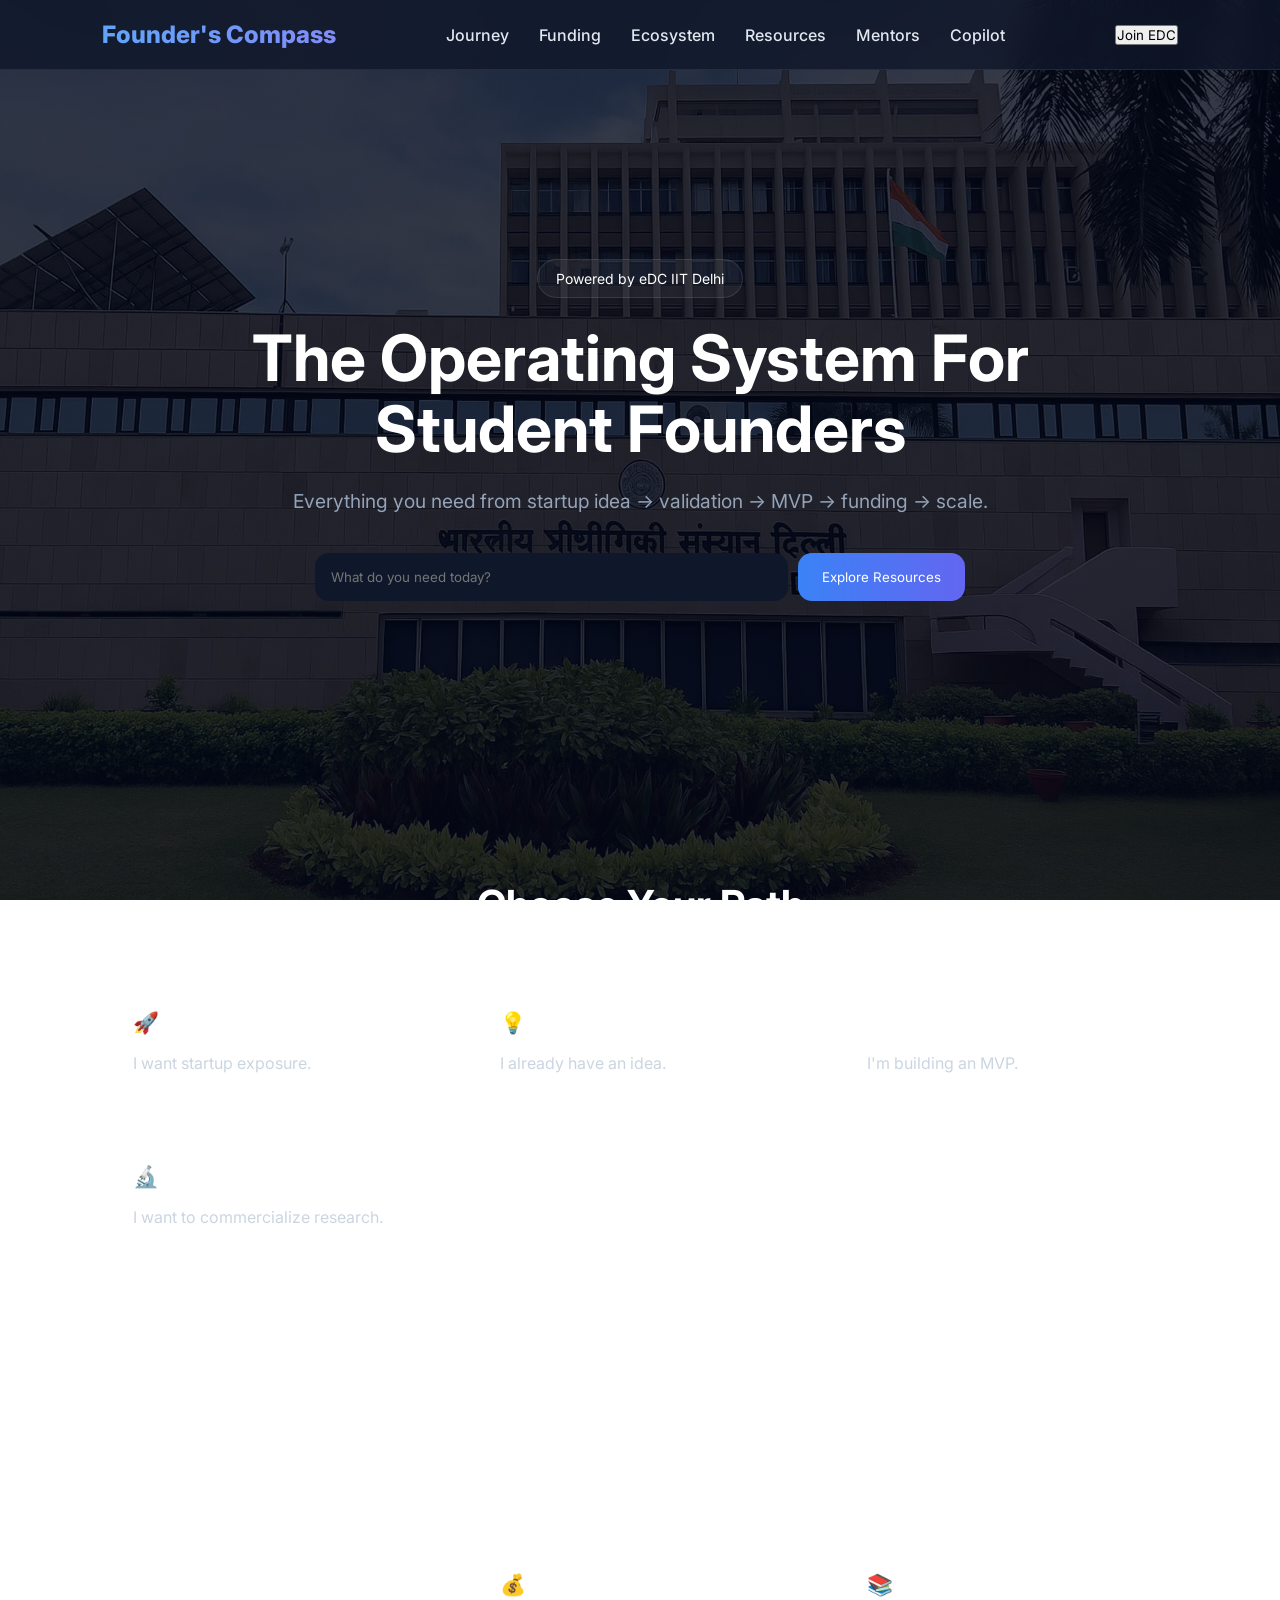
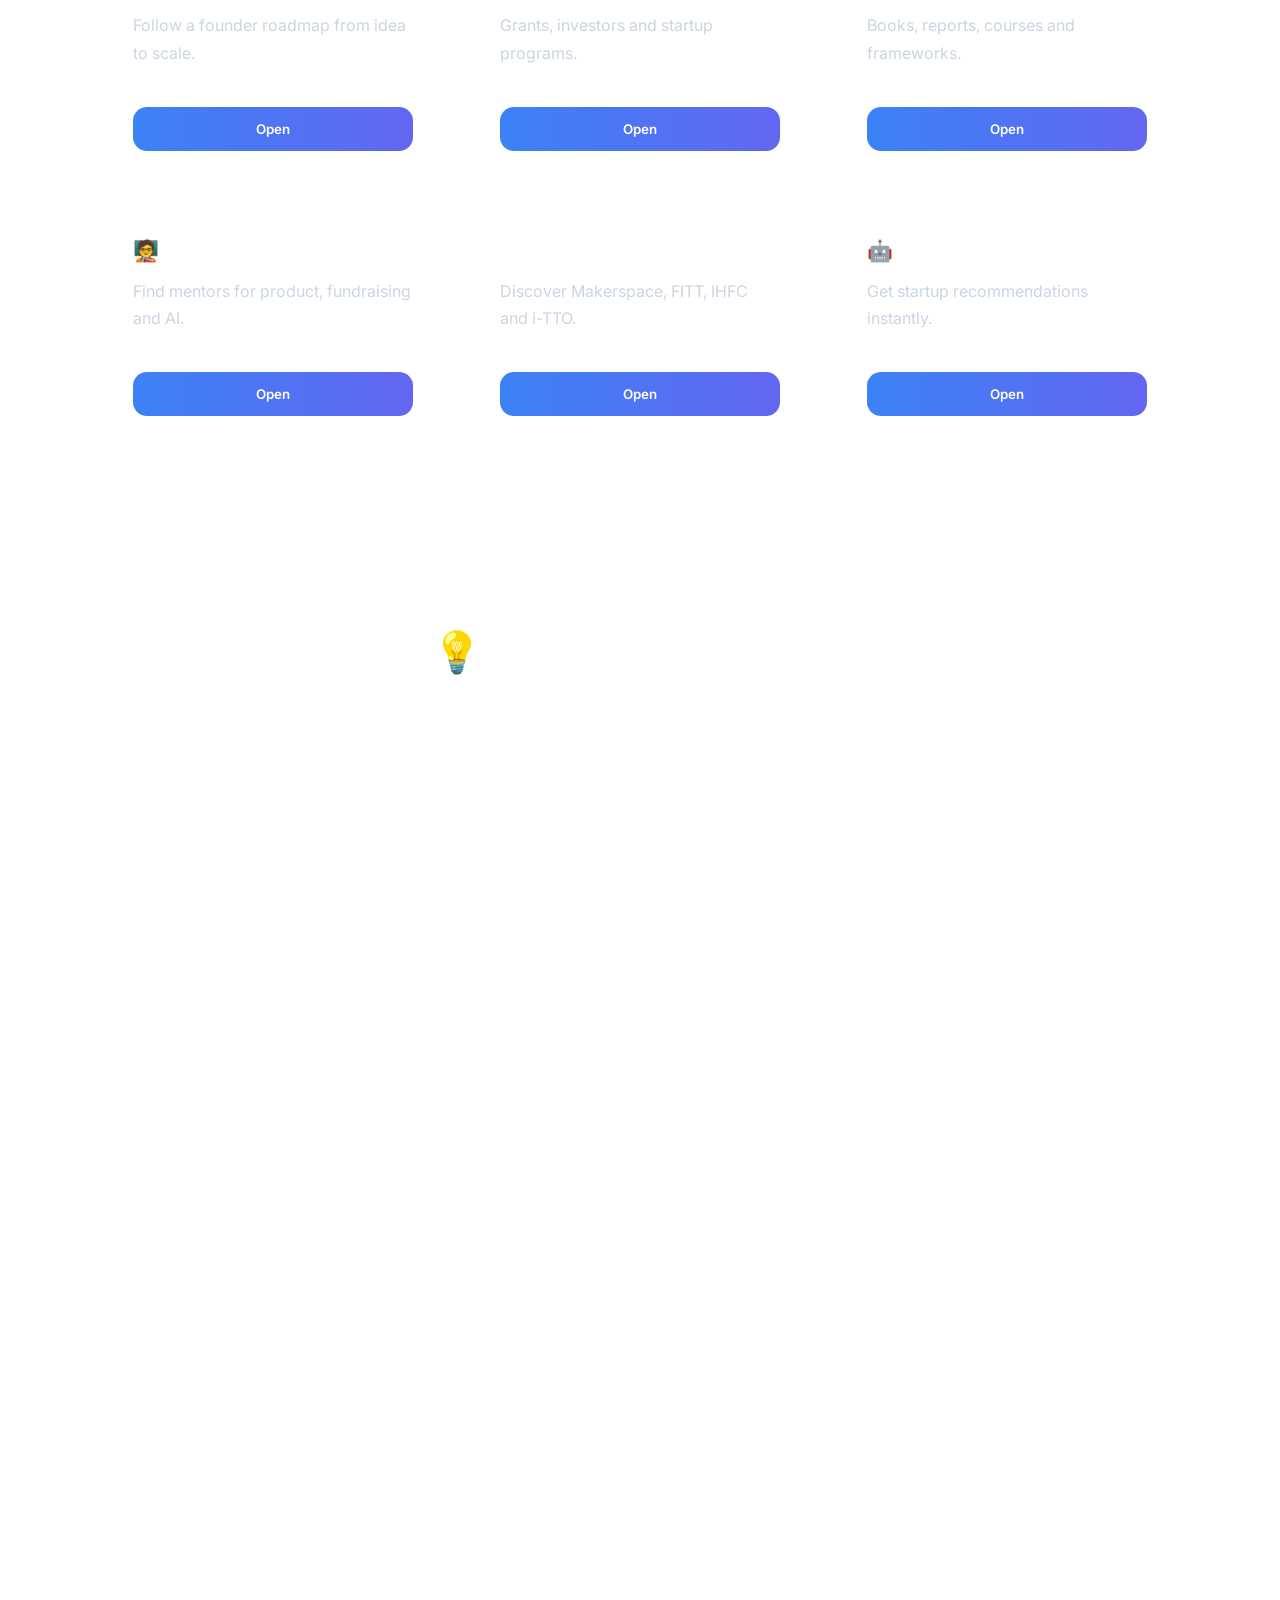
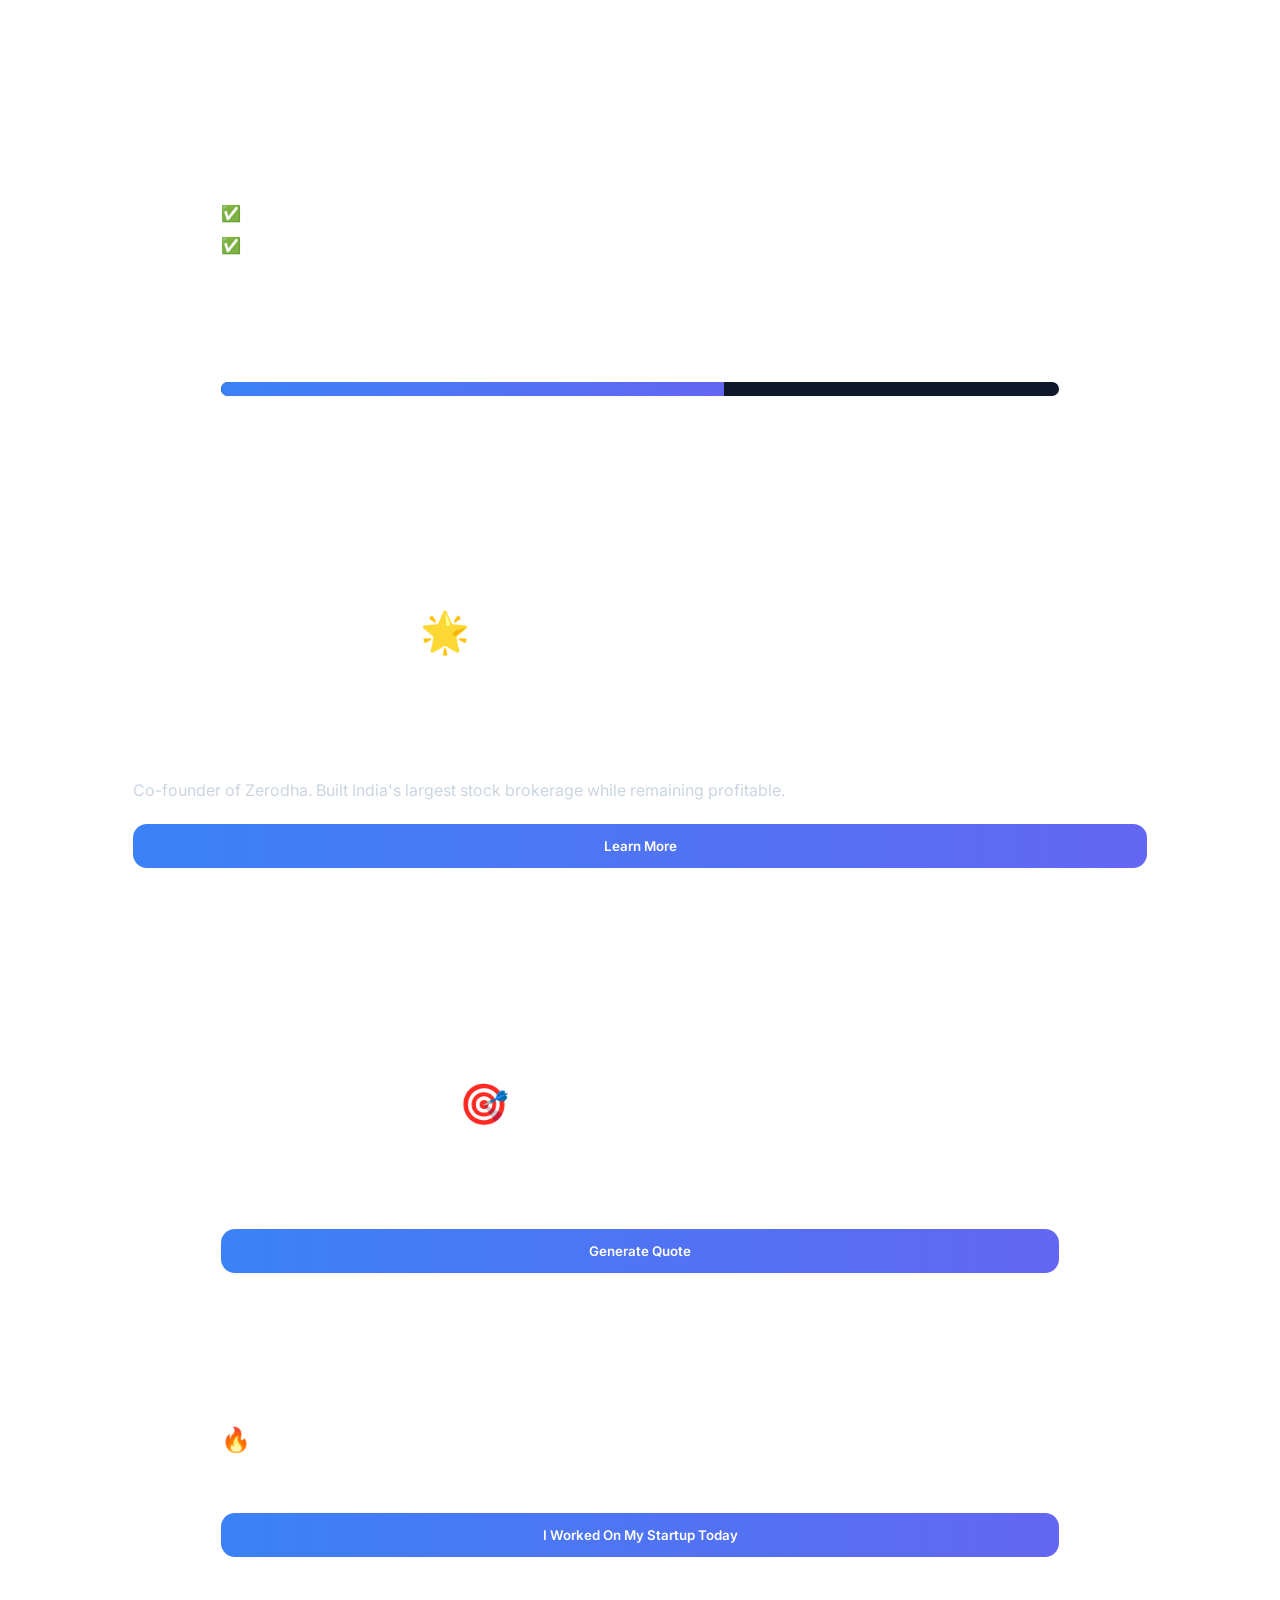
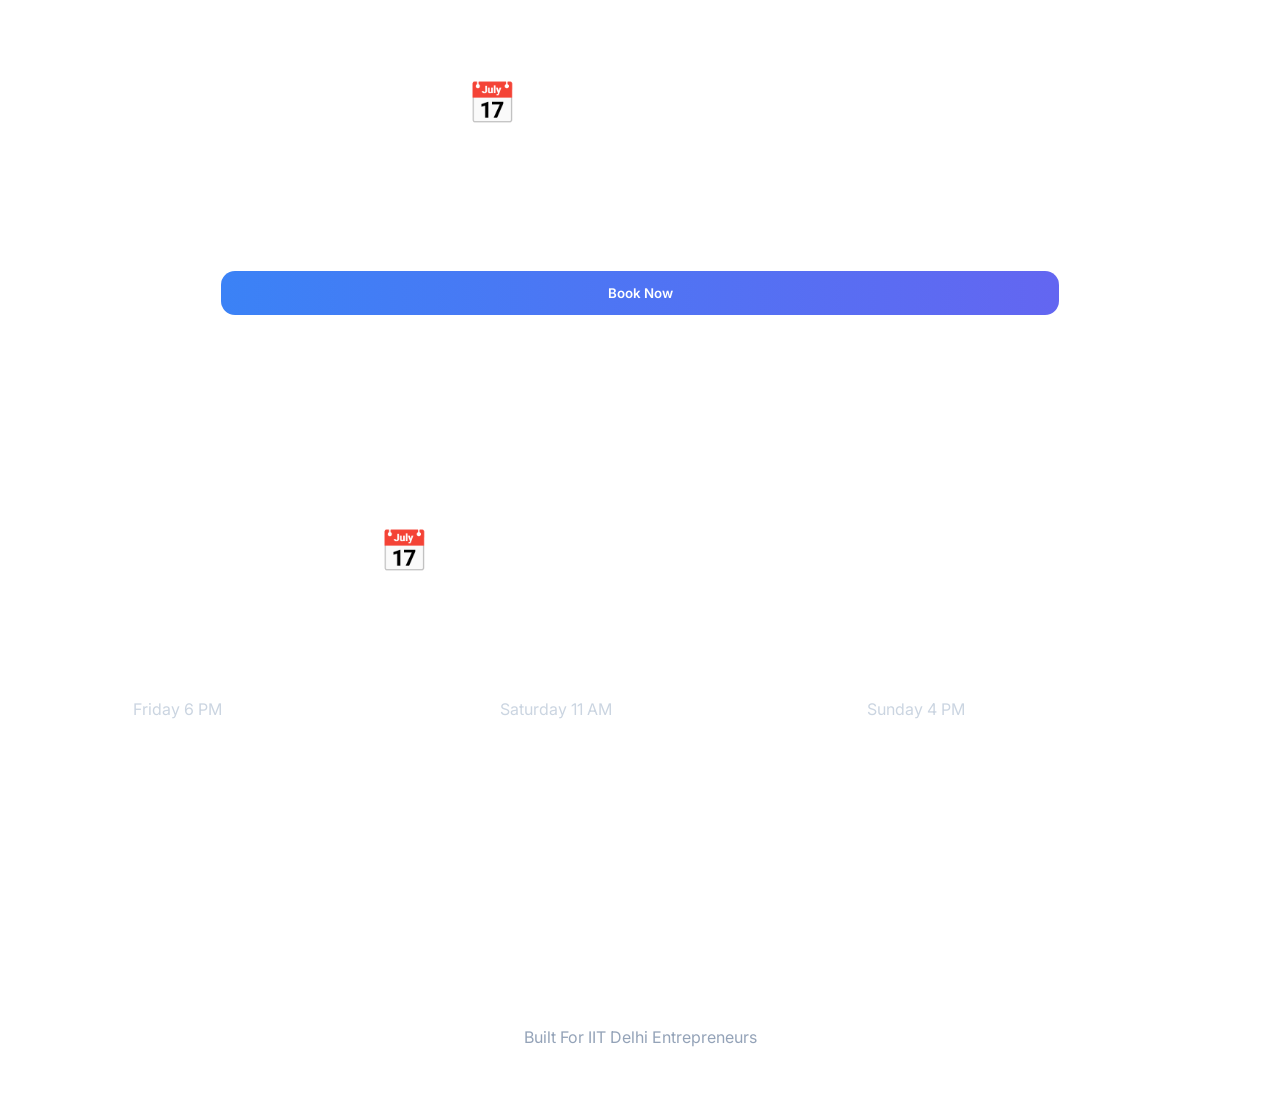
==== index.html @ 49318cf2 "Initial EDC Startup Portal" ====
<!DOCTYPE html>
<html lang="en">

<head>

    <meta charset="UTF-8">
    <meta name="viewport" content="width=device-width, initial-scale=1.0">

    <title>StartupOS | eDC IIT Delhi</title>

    <link rel="stylesheet" href="style.css">

    <link href="https://fonts.googleapis.com/css2?family=Inter:wght@300;400;500;600;700;800&display=swap"
        rel="stylesheet">

</head>

<body class="home-page">

    <!-- NAVBAR -->

    <nav>

        <div class="logo">
            Founder's Compass
        </div>

        <ul>

            <li>
                <a href="journey.html">Journey</a>
            </li>

            <li>
                <a href="funding.html">Funding</a>
            </li>

            <li>
                <a href="ecosystem.html">Ecosystem</a>
            </li>

            <li>
                <a href="resources.html">Resources</a>
            </li>

            <li>
                <a href="mentors.html">Mentors</a>
            </li>

            <li>
                <a href="copilot.html">Copilot</a>
            </li>

        </ul>

        
        <button onclick="window.open('https://www.edciitd.com','_blank')">

            Join EDC

        </button>

    </nav>

    <!-- HERO -->

    <section class="hero">

        <div class="badge">
            Powered by eDC IIT Delhi
        </div>

        <h1>
            The Operating System For Student Founders
        </h1>

        <p>
            Everything you need from startup idea → validation → MVP → funding → scale.
        </p>

        <div class="search-box">

            <input id="searchInput" placeholder="What do you need today?">

            <button onclick="location.href='resources.html'">
                Explore Resources
            </button>

        </div>

    </section>

    <!-- PERSONAS -->

    <section class="section">

        <h2>Choose Your Path</h2>

        <div class="persona-grid">

            <div class="persona-card">

                <h3>🚀 Explorer</h3>

                <p>
                    I want startup exposure.
                </p>

            </div>

            <div class="persona-card">

                <h3>💡 Builder</h3>

                <p>
                    I already have an idea.
                </p>

            </div>

            <div class="persona-card">

                <h3>🛠 Founder</h3>

                <p>
                    I'm building an MVP.
                </p>

            </div>

            <div class="persona-card">

                <h3>🔬 Researcher</h3>

                <p>
                    I want to commercialize research.
                </p>

            </div>

        </div>

    </section>

    <!-- QUICK ACCESS -->

    <section class="section">

        <h2>Quick Access</h2>

        <div class="journey-grid">

            <div class="card">

                <h3>🛣 Startup Journey</h3>

                <p>
                    Follow a founder roadmap from idea to scale.
                </p>

                <br>

                <button onclick="location.href='journey.html'">
                    Open
                </button>

            </div>

            <div class="card">

                <h3>💰 Funding Database</h3>

                <p>
                    Grants, investors and startup programs.
                </p>

                <br>

                <button onclick="location.href='funding.html'">
                    Open
                </button>

            </div>

            <div class="card">

                <h3>📚 Founder Resources</h3>

                <p>
                    Books, reports, courses and frameworks.
                </p>

                <br>

                <button onclick="location.href='resources.html'">
                    Open
                </button>

            </div>

            <div class="card">

                <h3>🧑‍🏫 Mentor Marketplace</h3>

                <p>
                    Find mentors for product, fundraising and AI.
                </p>

                <br>

                <button onclick="location.href='mentors.html'">
                    Open
                </button>

            </div>

            <div class="card">

                <h3>🏛 IITD Ecosystem</h3>

                <p>
                    Discover Makerspace, FITT, IHFC and i-TTO.
                </p>

                <br>

                <button onclick="location.href='ecosystem.html'">
                    Open
                </button>

            </div>

            <div class="card">

                <h3>🤖 Startup Copilot</h3>

                <p>
                    Get startup recommendations instantly.
                </p>

                <br>

                <button onclick="location.href='copilot.html'">
                    Open
                </button>

            </div>

        </div>

    </section>

    <!-- DASHBOARD PREVIEW -->
    <section class="section">

<h2>💡 Founder Inspiration</h2>

<div class="dashboard">

<h3 id="factTitle">
Today's Founder Fact
</h3>

<p id="founderFact">

Loading...

</p>

</div>

</section>
    <section class="section">
        <section class="section">
            

            <h2>This Week At EDC</h2>

            <div class="dashboard">

            <div class="stat-card">

            <h3>142</h3>

            <p>Active Founders</p>

            </div>

            <div class="stat-card">

            <h3>28</h3>

            <p>MVPs Built</p>

            </div>

            <div class="stat-card">

            <h3>12</h3>

            <p>Funding Applications</p>

            </div>

            <div class="stat-card">

            <h3>63</h3>

            <p>Mentor Sessions</p>

            </div>

            </div>

            </section>

        <h2>Founder Dashboard Preview</h2>

        <div class="dashboard">

            <h3>
                Current Stage: Validation
            </h3>

            <ul>

                <li>✅ Problem Statement</li>

                <li>✅ Customer Interviews</li>

                <li>⬜ Build MVP</li>

                <li>⬜ Meet Mentor</li>

                <li>⬜ Apply For Grant</li>

            </ul>

            <div class="progress">

                <div class="fill"></div>

            </div>

        </div>

    </section>
    <section class="section">

<h2>🌟 Founder of the Week</h2>

<div class="card">

<h3>Nikhil Kamath</h3>

<p>
Co-founder of Zerodha.
Built India's largest stock brokerage while remaining profitable.
</p>

<button onclick="window.open('https://zerodha.com','_blank')">

Learn More

</button>

</div>

</section>
<section class="section">

<h2>🎯 Startup Wisdom</h2>

<div class="dashboard">

<p id="quoteBox">

Click below for motivation.

</p>

<button id="quoteBtn">

Generate Quote

</button>

</div>

</section>
<div class="dashboard">

<h2>🔥 Founder Streak</h2>

<h1 id="streak">

1 Day

</h1>

<p>
Keep building every day.
</p>

<button id="streakBtn">

I Worked On My Startup Today

</button>

</div>
<section class="section">

<h2>📅 Book A Session</h2>

<div class="dashboard">

<h3>30 Minute Founder Consultation</h3>

<p>
Discuss your startup with an experienced mentor.
</p>

<button
onclick="window.open('https://calendly.com','_blank')">

Book Now

</button>

</div>

</section>
<section class="section">

<h2>📅 This Week's Office Hours</h2>

<div class="journey-grid">

<div class="card">

<h3>Product Strategy</h3>

<p>
Friday 6 PM
</p>

</div>

<div class="card">

<h3>Fundraising AMA</h3>

<p>
Saturday 11 AM
</p>

</div>

<div class="card">

<h3>Startup Clinics</h3>

<p>
Sunday 4 PM
</p>

</div>

</div>

</section>

    <!-- FOOTER -->

    <footer>

        <h3>
            StartupOS
        </h3>

        <p>
            Built For IIT Delhi Entrepreneurs
        </p>

    </footer>

    <script src="script.js"></script>

</body>

</html>
---- style.css ----
*{
margin:0;
padding:0;
box-sizing:border-box;
font-family:'Inter',sans-serif;
}

html{
scroll-behavior:smooth;
}

body{
    

background:
radial-gradient(circle at top left,#1e293b 0%,#020617 40%),
#020617;

color:white;

min-height:100vh;

overflow-x:hidden;
}

/* NAVBAR */

nav{

position:sticky;
top:0;

display:flex;
justify-content:space-between;
align-items:center;

padding:20px 8%;

background:rgba(15,23,42,0.8);

backdrop-filter:blur(12px);

border-bottom:1px solid rgba(255,255,255,0.08);

z-index:1000;
}

.logo{

font-size:1.5rem;
font-weight:800;

background:linear-gradient(
90deg,
#60a5fa,
#818cf8
);

-webkit-background-clip:text;
-webkit-text-fill-color:transparent;
}

nav ul{

display:flex;
gap:30px;
list-style:none;
}

nav a{

text-decoration:none;
color:#e2e8f0;

font-weight:500;

transition:0.3s;
}

nav a:hover{

color:#60a5fa;
}

.nav-btn{

padding:12px 20px;

border:none;
border-radius:12px;

background:linear-gradient(
90deg,
#3b82f6,
#6366f1
);

color:white;

cursor:pointer;

font-weight:600;
}

/* HERO */

.hero{

min-height:80vh;

display:flex;
flex-direction:column;

justify-content:center;
align-items:center;

text-align:center;

padding:100px 20px;
}

.badge{

padding:10px 18px;

border:1px solid rgba(255,255,255,0.1);

background:rgba(255,255,255,0.05);

border-radius:999px;

margin-bottom:25px;

font-size:14px;
}

.hero h1{

font-size:4rem;

max-width:900px;

line-height:1.1;

margin-bottom:25px;
}

.hero p{

font-size:1.2rem;

max-width:700px;

color:#94a3b8;

margin-bottom:40px;
}

.search-box{

display:flex;
gap:10px;

width:100%;
max-width:650px;
}

.search-box input{

flex:1;

padding:16px;

border:none;

border-radius:14px;

background:#0f172a;

color:white;

outline:none;
}

.search-box button{

padding:16px 24px;

border:none;

border-radius:14px;

background:linear-gradient(
90deg,
#3b82f6,
#6366f1
);

color:white;

cursor:pointer;
}

/* SECTIONS */

.section{

padding:90px 8%;
}

.section h1,
.section h2{

text-align:center;

font-size:2.5rem;

margin-bottom:50px;
}

.subtitle{

max-width:800px;

margin:0 auto 50px;

text-align:center;

color:#94a3b8;

font-size:1.1rem;
}

/* UNIVERSAL GRID */

.journey-grid,
.opportunity-grid,
.persona-grid,
.ecosystem-grid{

display:grid;

grid-template-columns:
repeat(auto-fit,minmax(280px,1fr));

gap:25px;
}

/* GLASS CARDS */

.card,
.opportunity-card,
.persona-card,
.ecosystem-card,
.dashboard{

background:rgba(255,255,255,0.05);

border:1px solid rgba(255,255,255,0.08);

backdrop-filter:blur(16px);

border-radius:24px;

padding:30px;

transition:0.35s ease;
}

.card:hover,
.opportunity-card:hover,
.persona-card:hover,
.ecosystem-card:hover{

transform:translateY(-8px);

border-color:#3b82f6;

box-shadow:
0 10px 40px rgba(59,130,246,0.2);
}

/* CARD CONTENT */

.card h3,
.opportunity-card h3,
.persona-card h3,
.ecosystem-card h3{

margin-bottom:15px;

font-size:1.3rem;
}

.card p,
.opportunity-card p,
.persona-card p,
.ecosystem-card p{

line-height:1.7;

color:#cbd5e1;
}

.card ul{

margin-top:15px;
margin-left:20px;

line-height:1.8;

color:#cbd5e1;
}

/* BUTTONS */

button{

transition:0.3s ease;
}

.card button,
.opportunity-card button{

width:100%;

margin-top:20px;

padding:14px;

border:none;

border-radius:14px;

background:linear-gradient(
90deg,
#3b82f6,
#6366f1
);

color:white;

font-weight:600;

cursor:pointer;
}

.card button:hover,
.opportunity-card button:hover{

transform:translateY(-2px);

box-shadow:
0 8px 20px rgba(59,130,246,0.3);
}

/* DASHBOARD */

.dashboard{

max-width:900px;

margin:auto;
}

.dashboard h3{

margin-bottom:20px;
}

.dashboard ul{

list-style:none;
line-height:2;
}

.progress{

height:14px;

background:#0f172a;

border-radius:999px;

overflow:hidden;

margin-top:25px;
}

.fill{

width:60%;

height:100%;

background:linear-gradient(
90deg,
#3b82f6,
#6366f1
);
}

/* FOOTER */

footer{

padding:60px 8%;

text-align:center;

border-top:1px solid rgba(255,255,255,0.08);

margin-top:80px;
}

footer h3{

font-size:1.6rem;

margin-bottom:10px;
}

footer p{

color:#94a3b8;
}

/* RESPONSIVE */

@media(max-width:900px){

.hero h1{
font-size:2.7rem;
}

nav{

flex-direction:column;
gap:20px;
}

nav ul{

flex-wrap:wrap;
justify-content:center;
}

.search-box{

flex-direction:column;
}

}
.ecosystem-page{
background:
radial-gradient(circle at top,#064e3b,#020617);
}

.resource-page{
background:
radial-gradient(circle at top,#172554,#020617);
}

.copilot-page{
background:
radial-gradient(circle at top,#581c87,#020617);
}

.journey-page{
background:
radial-gradient(circle at top,#0f766e,#020617);
}

textarea{
font-size:1rem;
resize:none;
}

.dashboard button{
width:100%;
padding:14px;
border:none;
border-radius:14px;
background:linear-gradient(
90deg,
#3b82f6,
#6366f1
);
color:white;
cursor:pointer;
font-weight:600;
}
/* =========================
PAGE-SPECIFIC THEMES
========================= */

.ecosystem-page{
background:
radial-gradient(
circle at top,
#064e3b 0%,
#020617 70%
);
}

.resource-page{
background:
radial-gradient(
circle at top,
#172554 0%,
#020617 70%
);
}

.copilot-page{
background:
radial-gradient(
circle at top,
#581c87 0%,
#020617 70%
);
}

.journey-page{
background:
radial-gradient(
circle at top,
#0f766e 0%,
#020617 70%
);
}

/* =========================
FUN HERO SECTIONS
========================= */

.page-hero{

padding:100px 20px;

text-align:center;

position:relative;

overflow:hidden;
}

.page-hero h1{

font-size:4rem;

margin-bottom:20px;

background:
linear-gradient(
90deg,
#60a5fa,
#818cf8,
#a855f7
);

background-clip:text;
-webkit-background-clip:text;

color:transparent;
-webkit-text-fill-color:transparent;
}

.page-hero p{

max-width:700px;

margin:auto;

color:#cbd5e1;

font-size:1.15rem;
}

/* =========================
GLOWING ORBS
========================= */

.floating-orb{

position:absolute;

border-radius:50%;

filter:blur(100px);

opacity:0.3;
}

.orb1{

width:250px;
height:250px;

background:#3b82f6;

top:-50px;
left:10%;
}

.orb2{

width:300px;
height:300px;

background:#8b5cf6;

top:50px;
right:10%;
}

/* =========================
BETTER CARDS
========================= */

.card:hover,
.opportunity-card:hover,
.ecosystem-card:hover{

transform:
translateY(-12px)
scale(1.03);

border-color:#60a5fa;

box-shadow:
0 25px 50px rgba(
59,
130,
246,
0.25
);
}

/* =========================
TEXTAREA
========================= */

textarea{

width:100%;

padding:20px;

background:#0f172a;

color:white;

border:none;

border-radius:16px;

font-size:1rem;

resize:none;
}
/* PAGE BACKGROUNDS CONTROLLED BY SLIDESHOW */

.ecosystem-page,
.resource-page,
.copilot-page,
.journey-page{

background:#020617;
}
/* PAGE BACKGROUNDS */

.ecosystem-page{

background:
linear-gradient(
rgba(2,6,23,0.88),
rgba(2,6,23,0.88)
),
url("images/ecosystem.jpg");

background-size:cover;
background-position:center;
background-attachment:fixed;
}

.resource-page{

background:
linear-gradient(
rgba(2,6,23,0.88),
rgba(2,6,23,0.88)
),
url("images/books.jpg");

background-size:cover;
background-position:center;
background-attachment:fixed;
}

.copilot-page{

background:
linear-gradient(
rgba(2,6,23,0.88),
rgba(2,6,23,0.88)
),
url("images/ai.jpg");

background-size:cover;
background-position:center;
background-attachment:fixed;
}

.journey-page{

background:
linear-gradient(
rgba(2,6,23,0.88),
rgba(2,6,23,0.88)
),
url("images/rocket.jpg");

background-size:cover;
background-position:center;
background-attachment:fixed;
}
/* HOMEPAGE BACKGROUND */

.home-page{

background:
linear-gradient(
rgba(2,6,23,0.78),
rgba(2,6,23,0.82)
),
url("images/home.jpg");

background-size:cover;
background-position:center;
background-attachment:fixed;
}
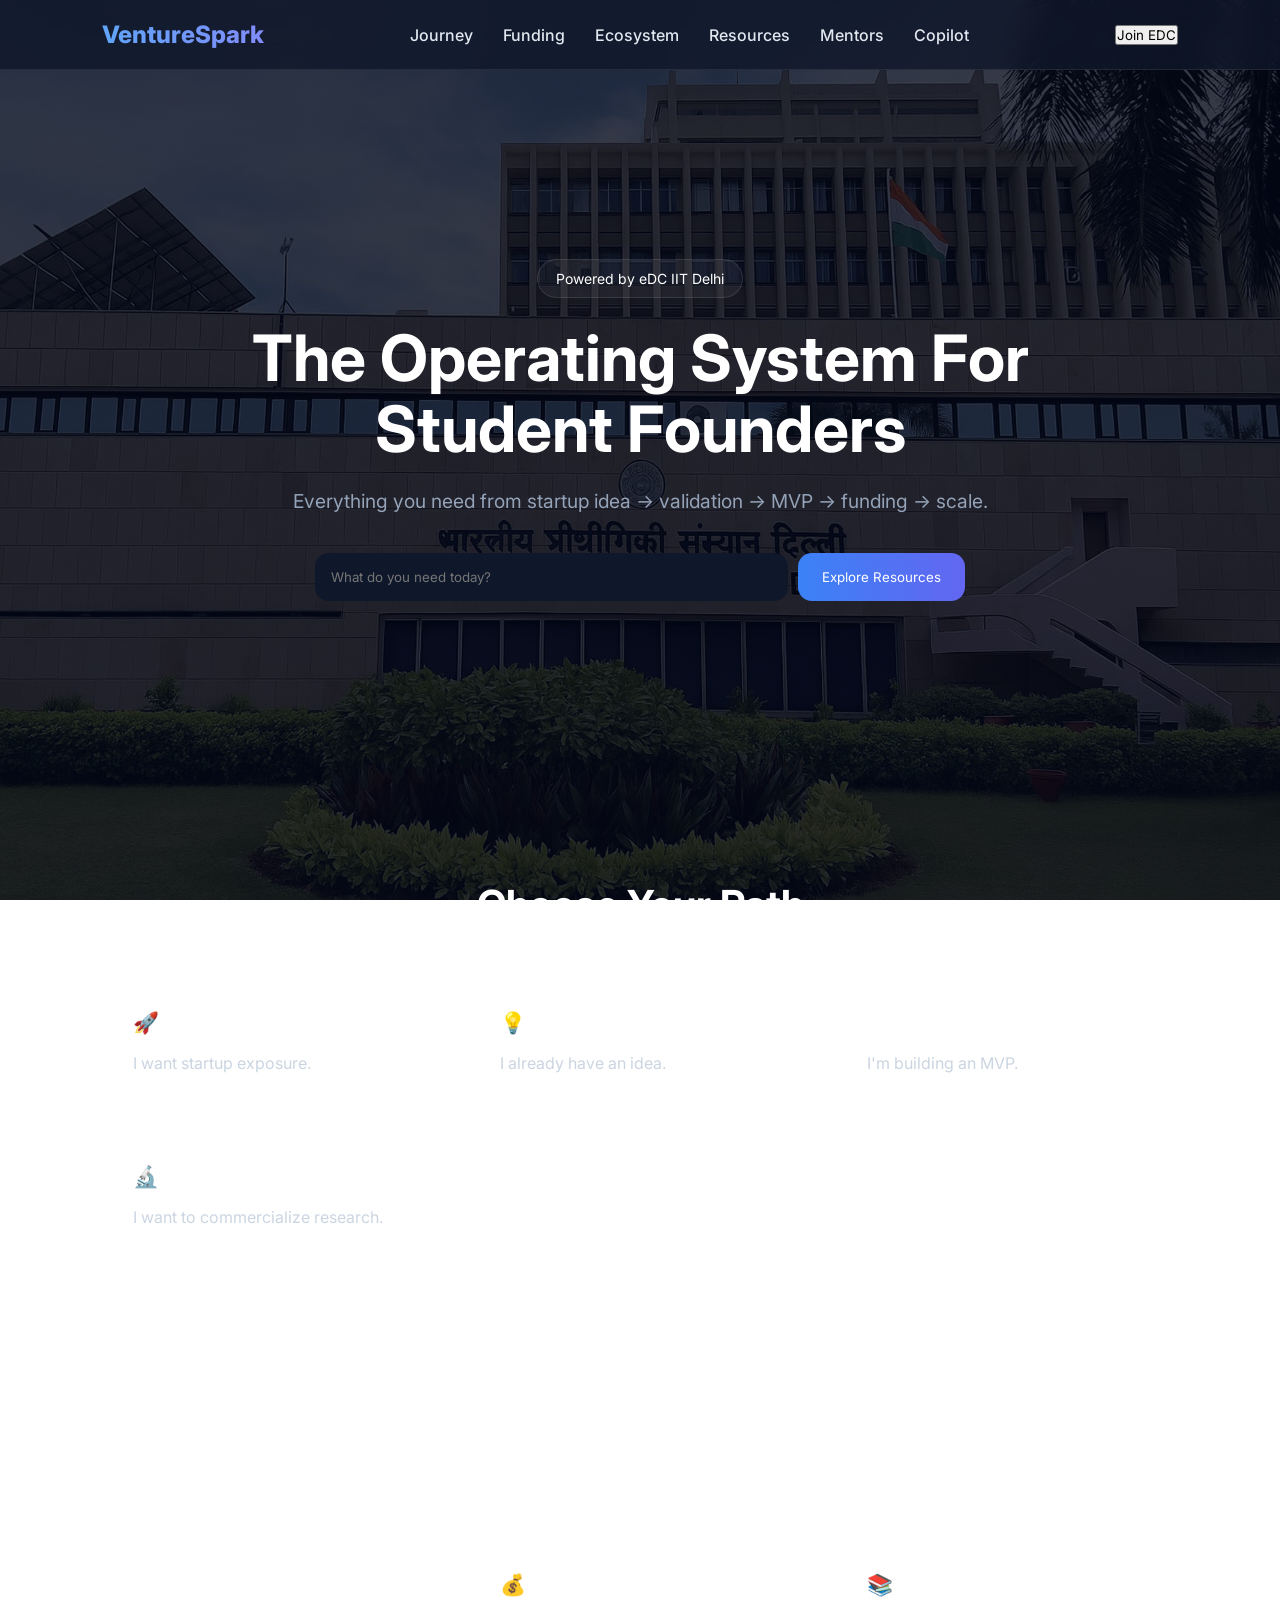
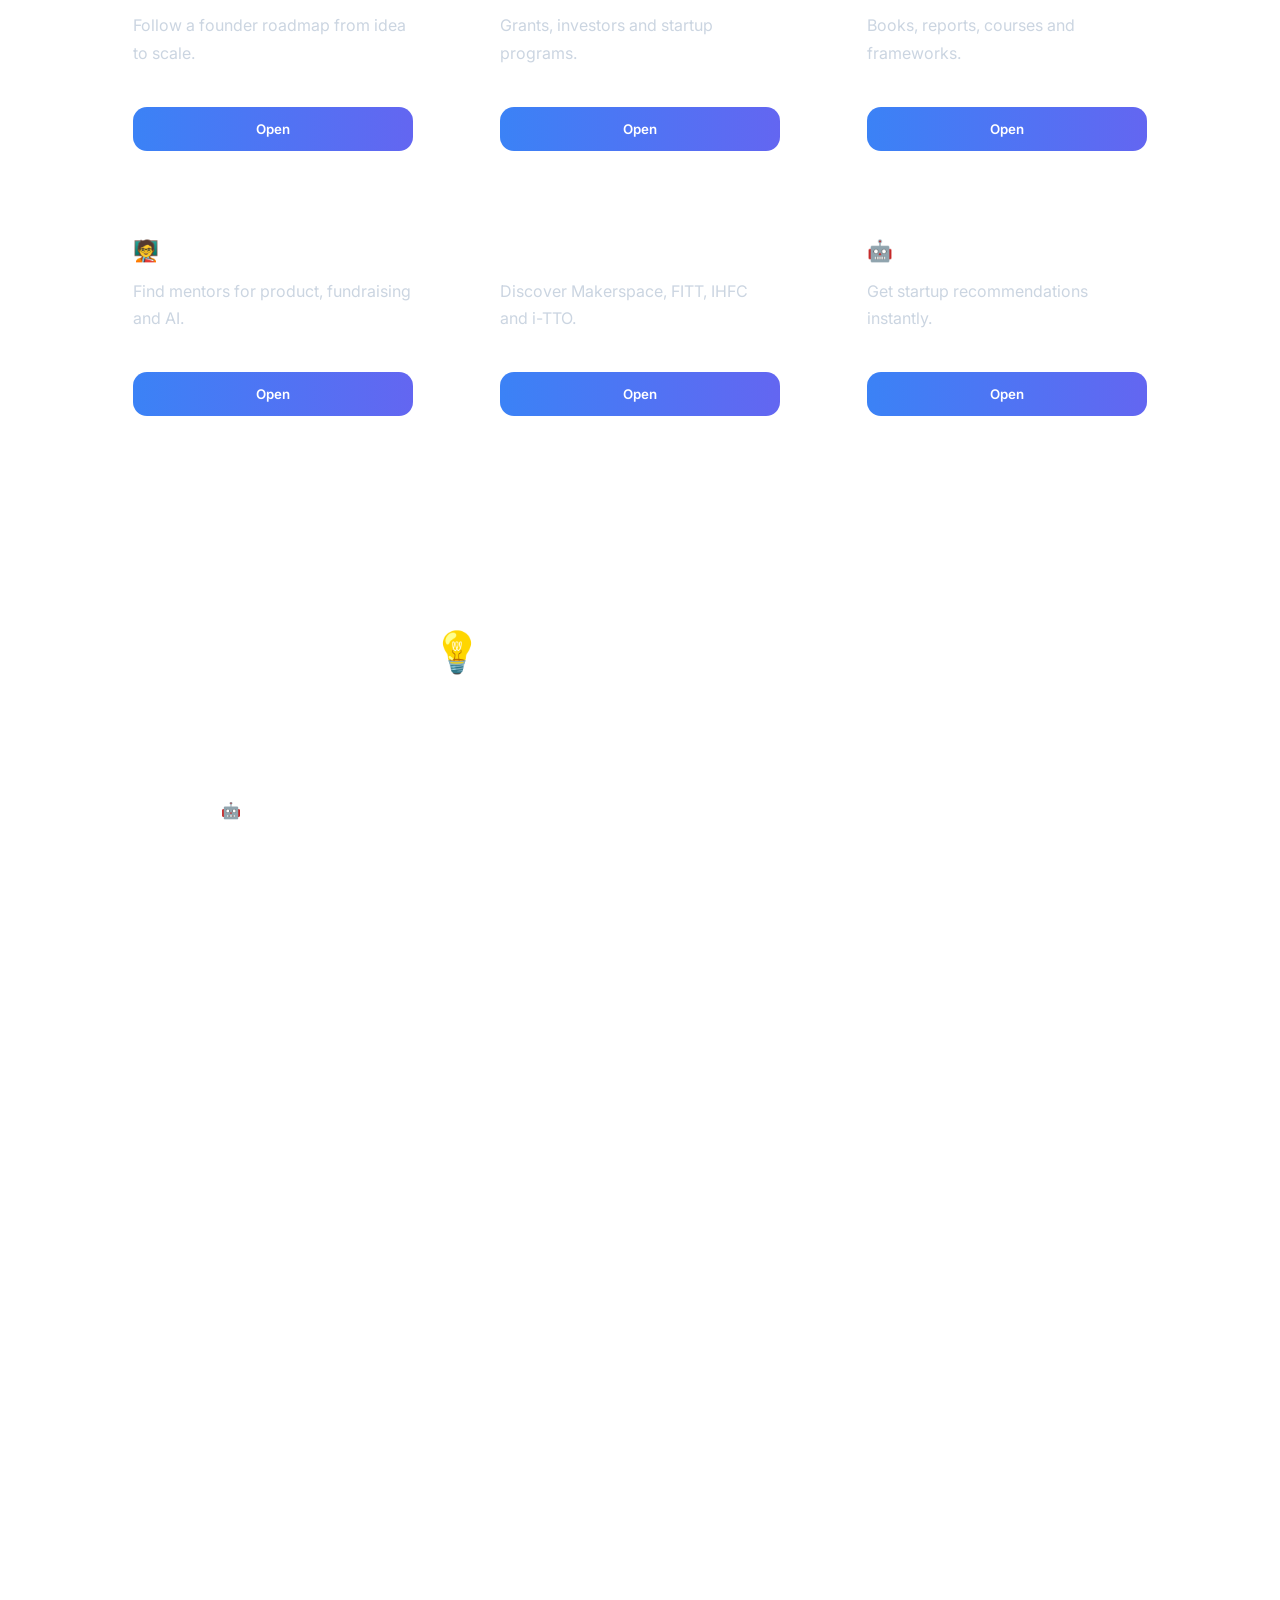
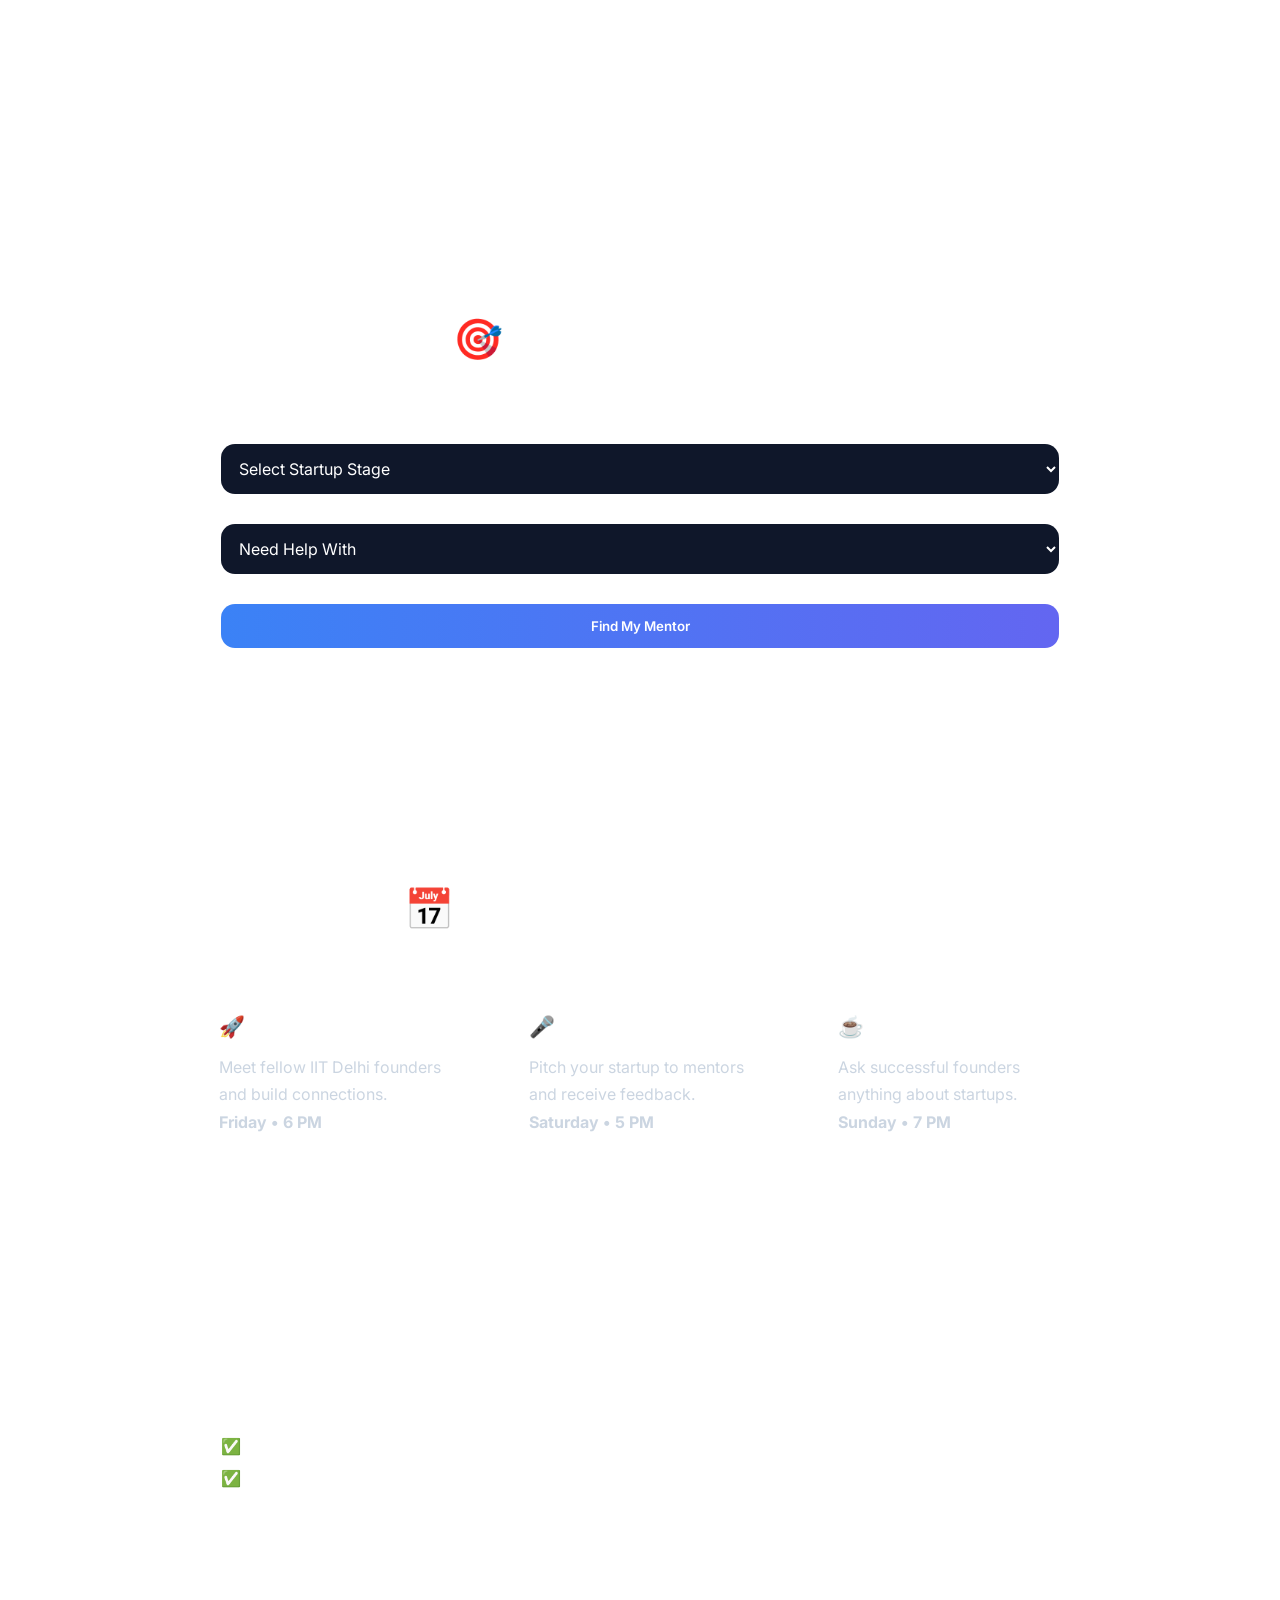
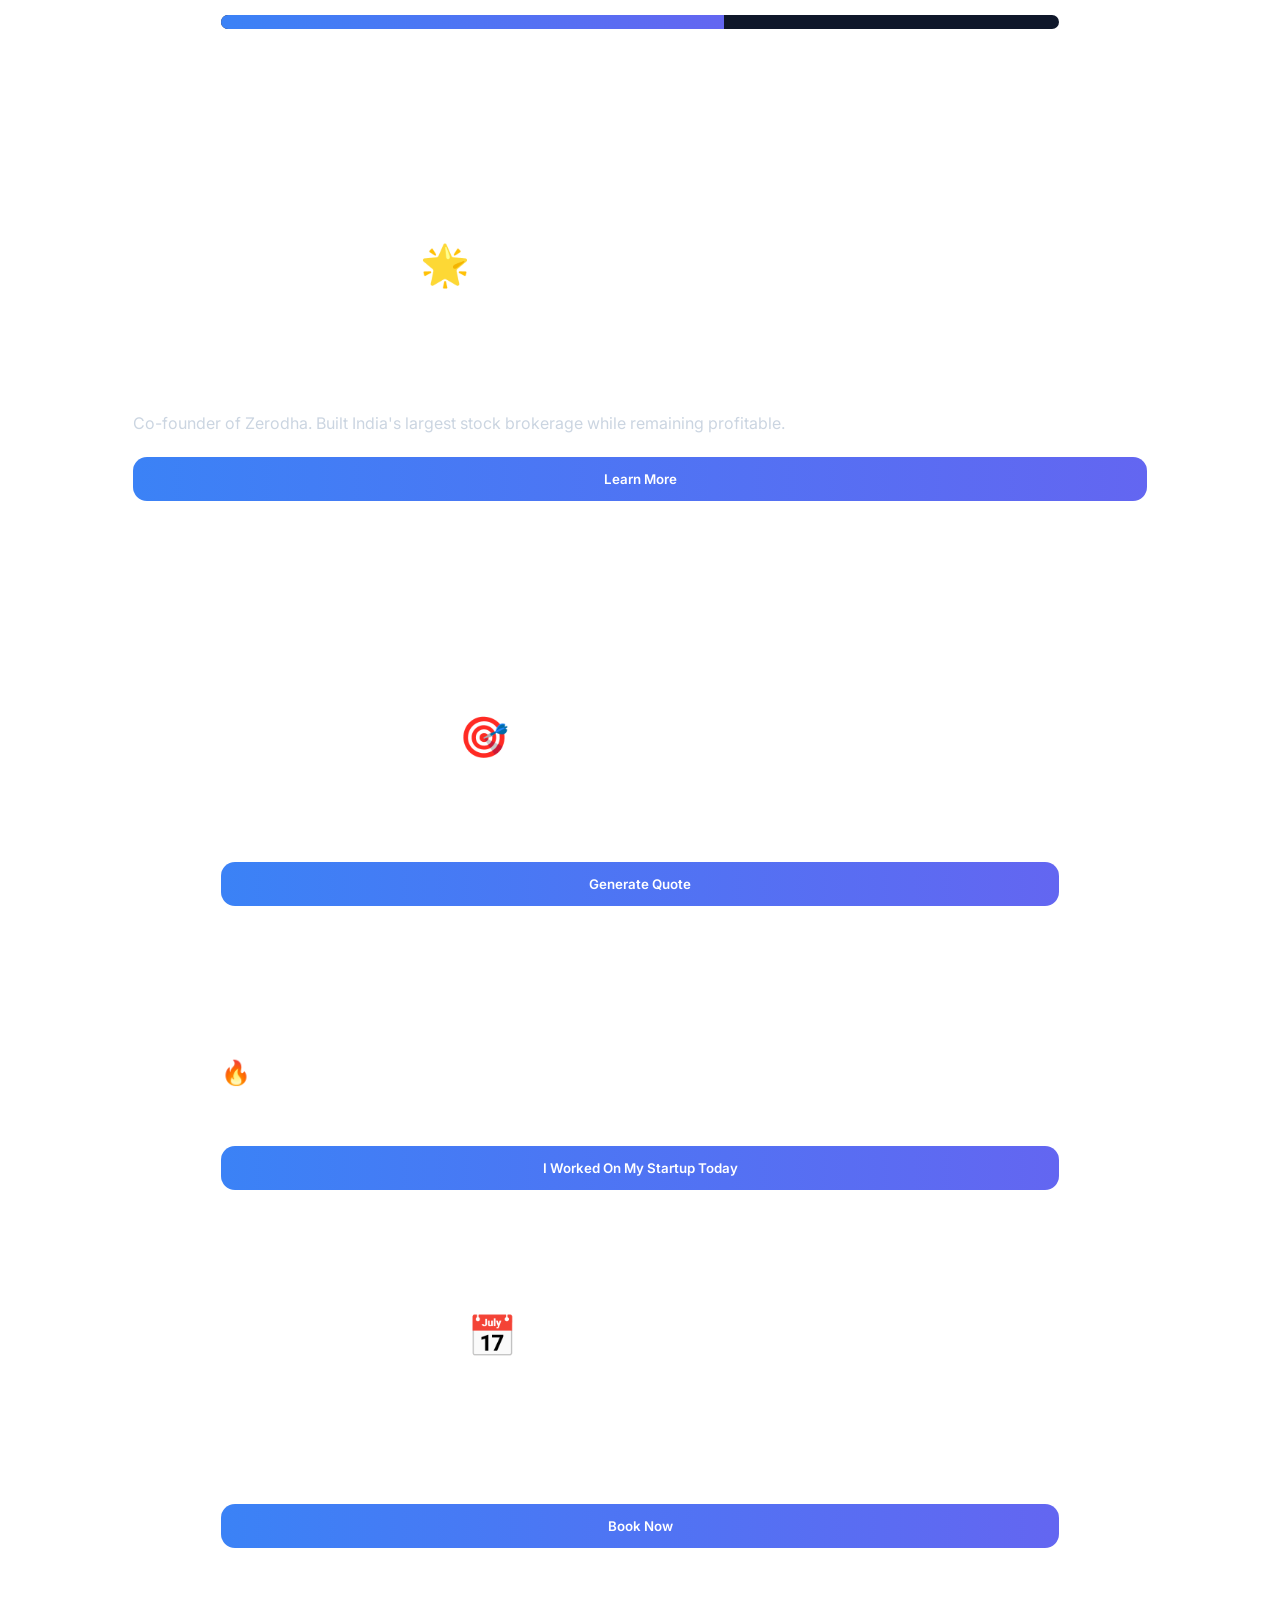
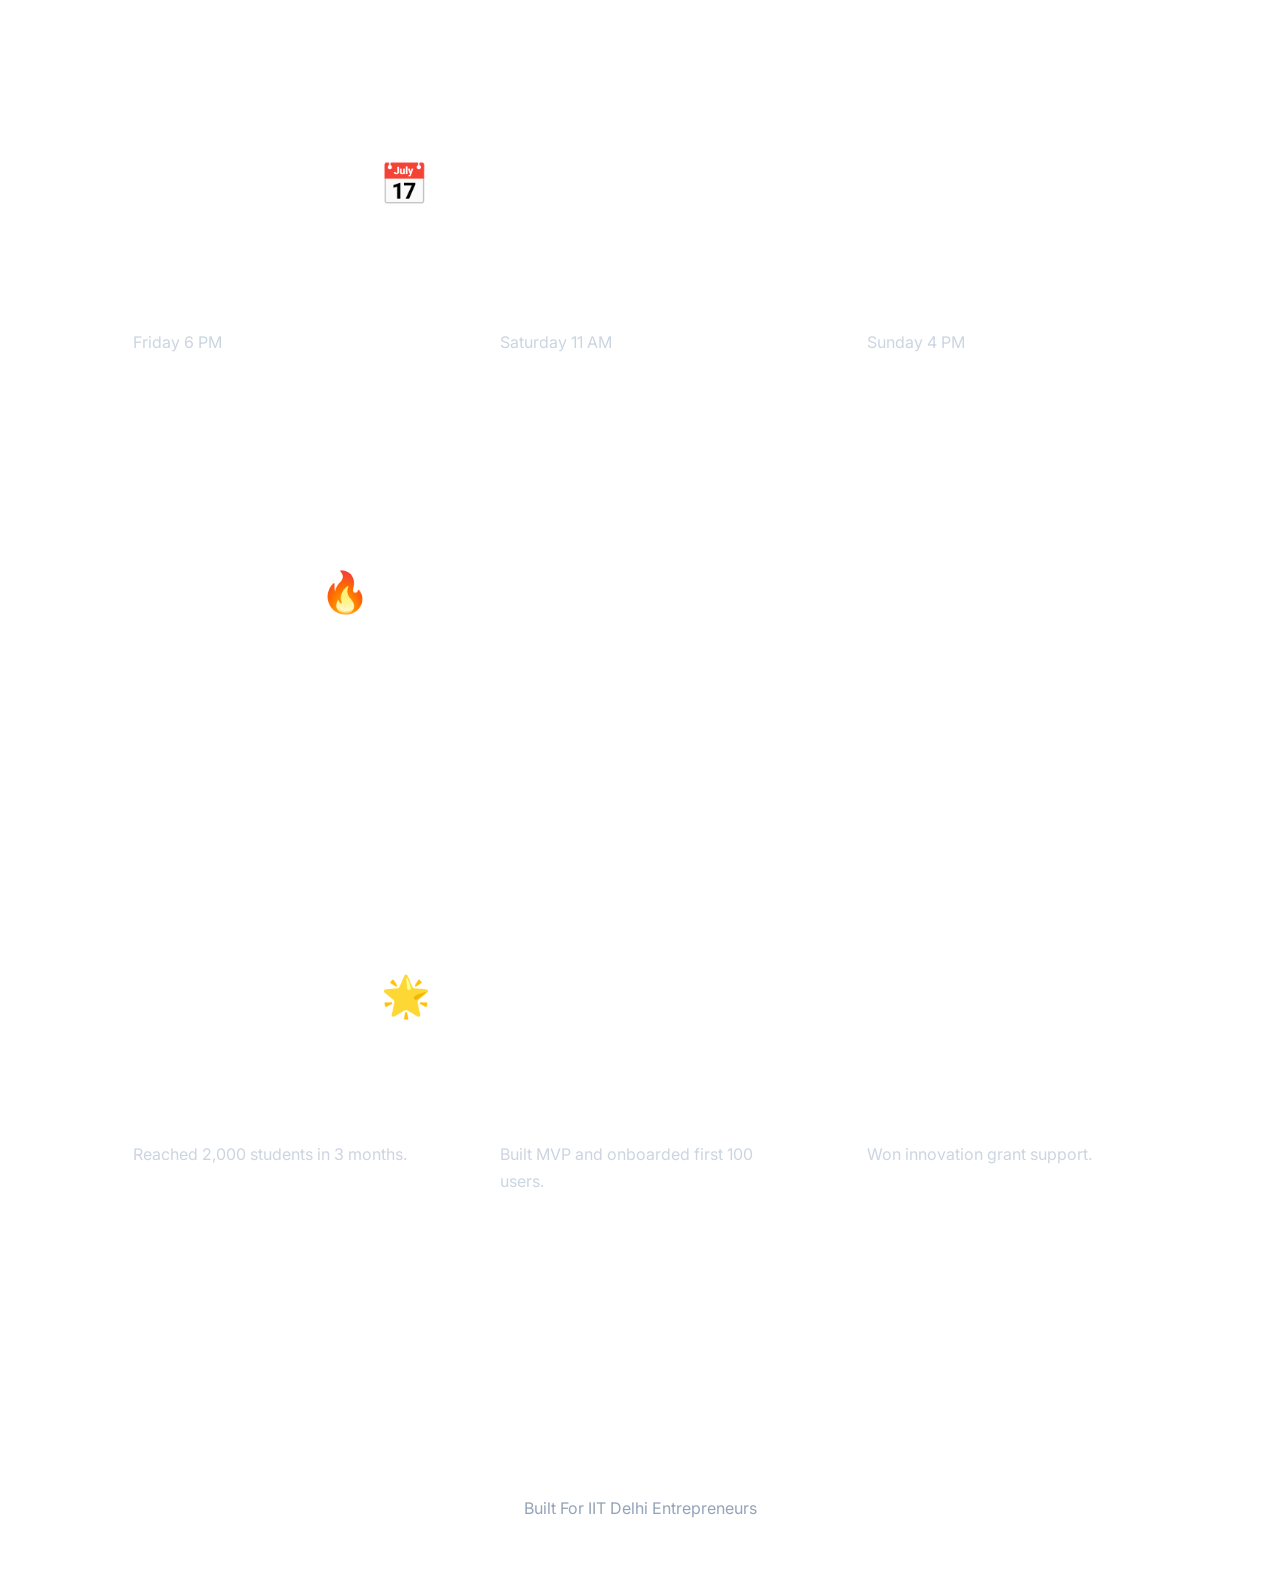
==== commit 34a04158: "Homepage polish and UI improvements" ====
--- a/index.html
+++ b/index.html
@@ -6,7 +6,7 @@
     <meta charset="UTF-8">
     <meta name="viewport" content="width=device-width, initial-scale=1.0">
 
-    <title>StartupOS | eDC IIT Delhi</title>
+    <title>VentureSpark | eDC IIT Delhi</title>
 
     <link rel="stylesheet" href="style.css">
 
@@ -22,7 +22,7 @@
     <nav>
 
         <div class="logo">
-            Founder's Compass
+            VentureSpark
         </div>
 
         <ul>
@@ -313,6 +313,92 @@
             </div>
 
             </section>
+            <section class="section">
+
+<h2>🎯 Find Your Mentor</h2>
+
+<div class="dashboard">
+
+<select id="mentorStage">
+
+<option value="">Select Startup Stage</option>
+<option value="idea">Idea</option>
+<option value="validation">Validation</option>
+<option value="mvp">MVP</option>
+<option value="funding">Funding</option>
+<option value="scale">Scale</option>
+
+</select>
+
+<br><br>
+
+<select id="mentorNeed">
+
+<option value="">Need Help With</option>
+<option value="product">Product</option>
+<option value="growth">Growth</option>
+<option value="fundraising">Fundraising</option>
+<option value="technology">Technology</option>
+<option value="career">Career</option>
+
+</select>
+
+<br><br>
+
+<button onclick="window.location.href='mentors.html'">
+    Find My Mentor
+</button>
+
+<div id="mentorResult" style="margin-top:25px;"></div>
+
+</div>
+
+</section>
+<section class="section">
+
+<h2>📅 Upcoming EDC Events</h2>
+
+<div class="journey-grid">
+
+<div class="card">
+
+<h3>🚀 Founder Mixer</h3>
+
+<p>
+Meet fellow IIT Delhi founders and build connections.
+</p>
+
+<p><b>Friday • 6 PM</b></p>
+
+</div>
+
+<div class="card">
+
+<h3>🎤 Pitch Night</h3>
+
+<p>
+Pitch your startup to mentors and receive feedback.
+</p>
+
+<p><b>Saturday • 5 PM</b></p>
+
+</div>
+
+<div class="card">
+
+<h3>☕ Founder AMA</h3>
+
+<p>
+Ask successful founders anything about startups.
+</p>
+
+<p><b>Sunday • 7 PM</b></p>
+
+</div>
+
+</div>
+
+</section>
 
         <h2>Founder Dashboard Preview</h2>
 
@@ -470,13 +556,69 @@
 </div>
 
 </section>
+<section class="section">
+
+<h2>🔥 Startup Challenge Of The Week</h2>
+
+<div class="dashboard">
+
+<h3>
+Talk to 5 potential users this week.
+</h3>
+
+<p>
+The fastest way to build a startup is to understand your customers.
+</p>
+
+</div>
+
+</section>
+<section class="section">
+
+<h2>🌟 Founder Success Stories</h2>
+
+<div class="journey-grid">
+
+<div class="card">
+
+<h3>EdTech Startup</h3>
+
+<p>
+Reached 2,000 students in 3 months.
+</p>
+
+</div>
+
+<div class="card">
+
+<h3>AI Startup</h3>
+
+<p>
+Built MVP and onboarded first 100 users.
+</p>
+
+</div>
+
+<div class="card">
+
+<h3>Climate Startup</h3>
+
+<p>
+Won innovation grant support.
+</p>
+
+</div>
+
+</div>
+
+</section>
 
     <!-- FOOTER -->
 
     <footer>
 
         <h3>
-            StartupOS
+            VentureSpark
         </h3>
 
         <p>
--- a/style.css
+++ b/style.css
@@ -739,4 +739,157 @@
 background-size:cover;
 background-position:center;
 background-attachment:fixed;
+}
+/* MENTOR PAGE BACKGROUND */
+
+.mentor-page{
+
+background:
+linear-gradient(
+rgba(2,6,23,0.88),
+rgba(2,6,23,0.88)
+),
+url("images/mentor.jpg");
+
+background-size:cover;
+background-position:center;
+background-attachment:fixed;
+}
+
+/* FUNDING PAGE BACKGROUND */
+
+.funding-page{
+
+background:
+linear-gradient(
+rgba(2,6,23,0.88),
+rgba(2,6,23,0.88)
+),
+url("images/funding.jpg");
+
+background-size:cover;
+background-position:center;
+background-attachment:fixed;
+}
+/* =========================
+PAGE-SPECIFIC ACCENT COLORS
+========================= */
+
+/* JOURNEY - TEAL */
+
+.journey-page .card:hover,
+.journey-page .ecosystem-card:hover{
+
+border-color:#14b8a6;
+
+box-shadow:
+0 20px 40px rgba(20,184,166,0.30);
+}
+
+/* RESOURCES - BLUE */
+
+.resource-page .card:hover,
+.resource-page .ecosystem-card:hover{
+
+border-color:#60a5fa;
+
+box-shadow:
+0 20px 40px rgba(96,165,250,0.30);
+}
+
+/* ECOSYSTEM - GREEN */
+
+.ecosystem-page .card:hover,
+.ecosystem-page .ecosystem-card:hover{
+
+border-color:#22c55e;
+
+box-shadow:
+0 20px 40px rgba(34,197,94,0.30);
+}
+
+/* COPILOT - PURPLE */
+
+.copilot-page .card:hover{
+
+border-color:#a855f7;
+
+box-shadow:
+0 20px 40px rgba(168,85,247,0.30);
+}
+
+/* MENTORS - VIOLET */
+
+.mentor-page .card:hover{
+
+border-color:#c084fc;
+
+box-shadow:
+0 20px 40px rgba(192,132,252,0.30);
+}
+
+/* FUNDING - GOLD */
+
+.funding-page .card:hover{
+
+border-color:#fbbf24;
+
+box-shadow:
+0 20px 40px rgba(251,191,36,0.30);
+}
+
+/* HOMEPAGE - CYAN */
+
+.home-page .card:hover{
+
+border-color:#06b6d4;
+
+box-shadow:
+0 20px 40px rgba(6,182,212,0.30);
+}
+select{
+
+width:100%;
+
+padding:14px;
+
+background:#0f172a;
+
+color:white;
+
+border:none;
+
+border-radius:14px;
+
+font-size:1rem;
+
+outline:none;
+
+margin-bottom:10px;
+
+}
+
+#mentorResult .card{
+
+margin-top:20px;
+
+}
+.stat-card{
+
+background:rgba(255,255,255,0.06);
+
+padding:25px;
+
+border-radius:20px;
+
+text-align:center;
+
+transition:0.3s;
+
+}
+
+.stat-card:hover{
+
+transform:translateY(-8px);
+
 }
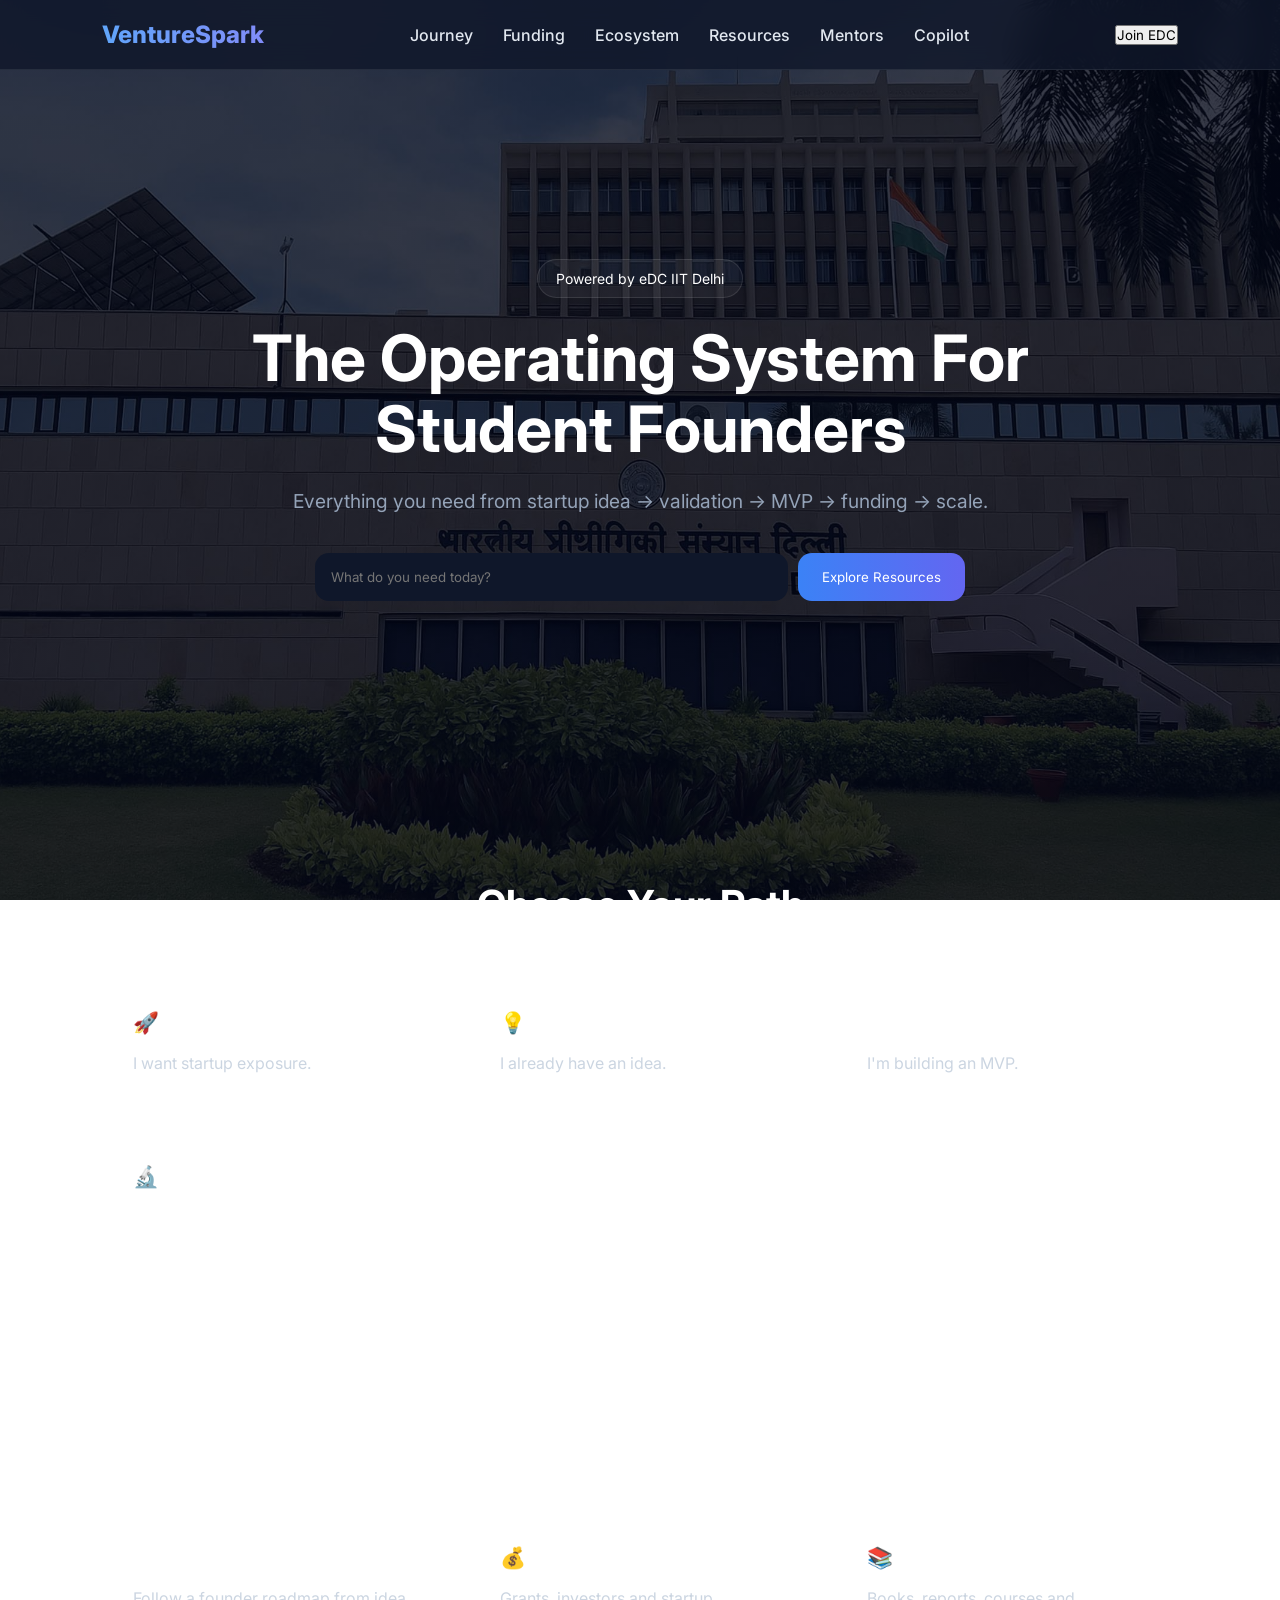
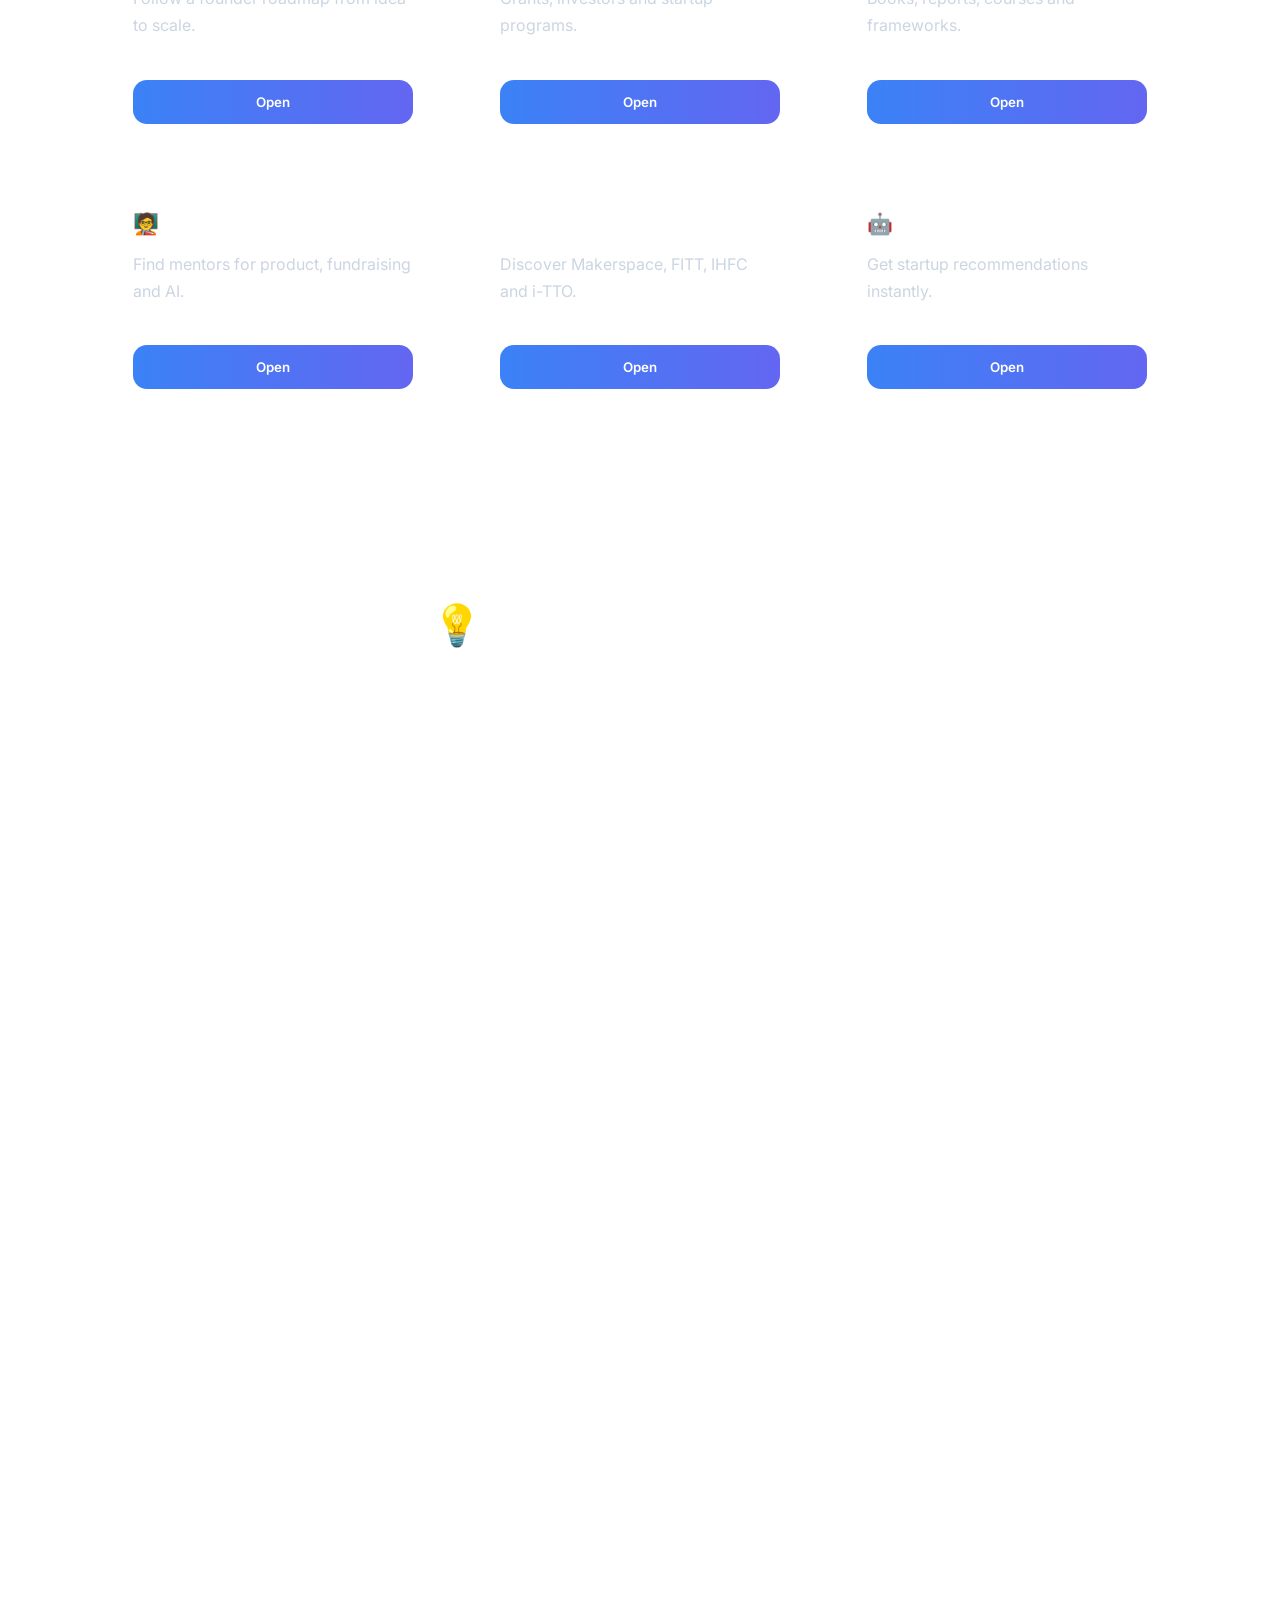
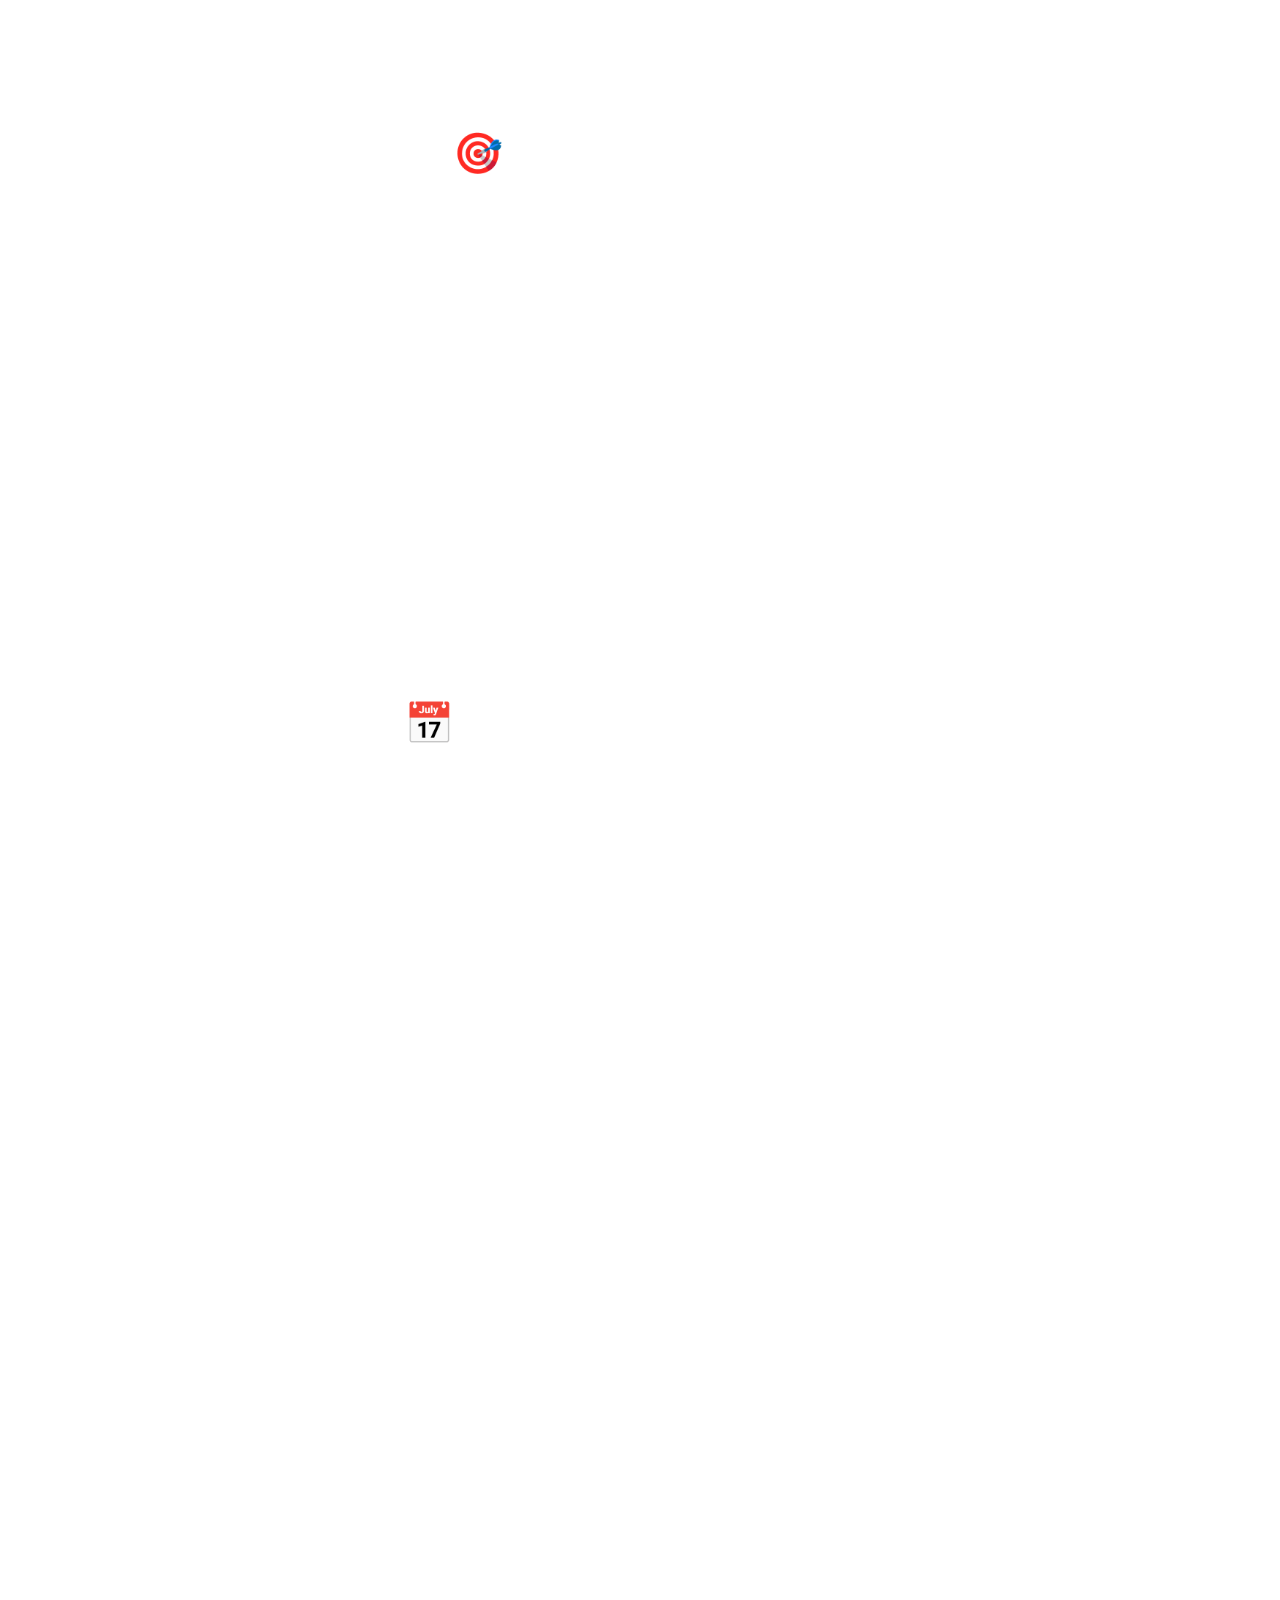
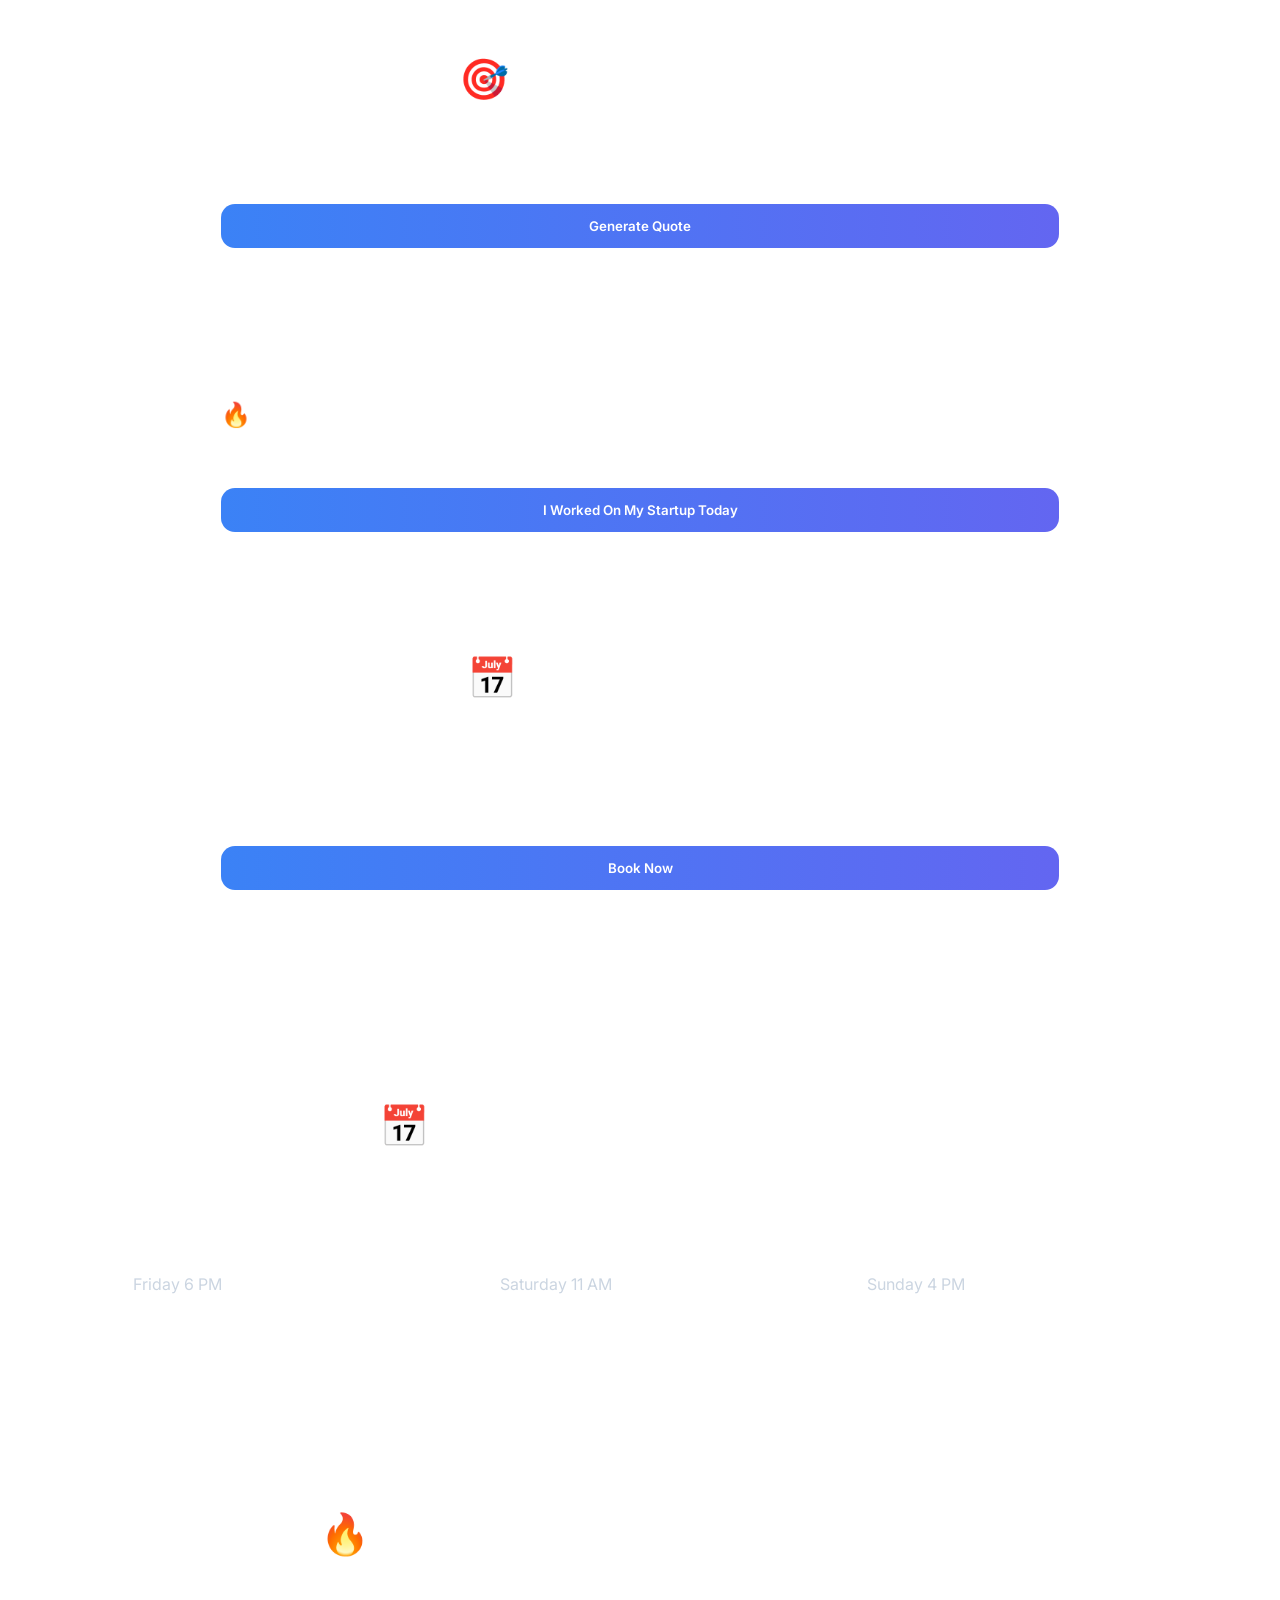
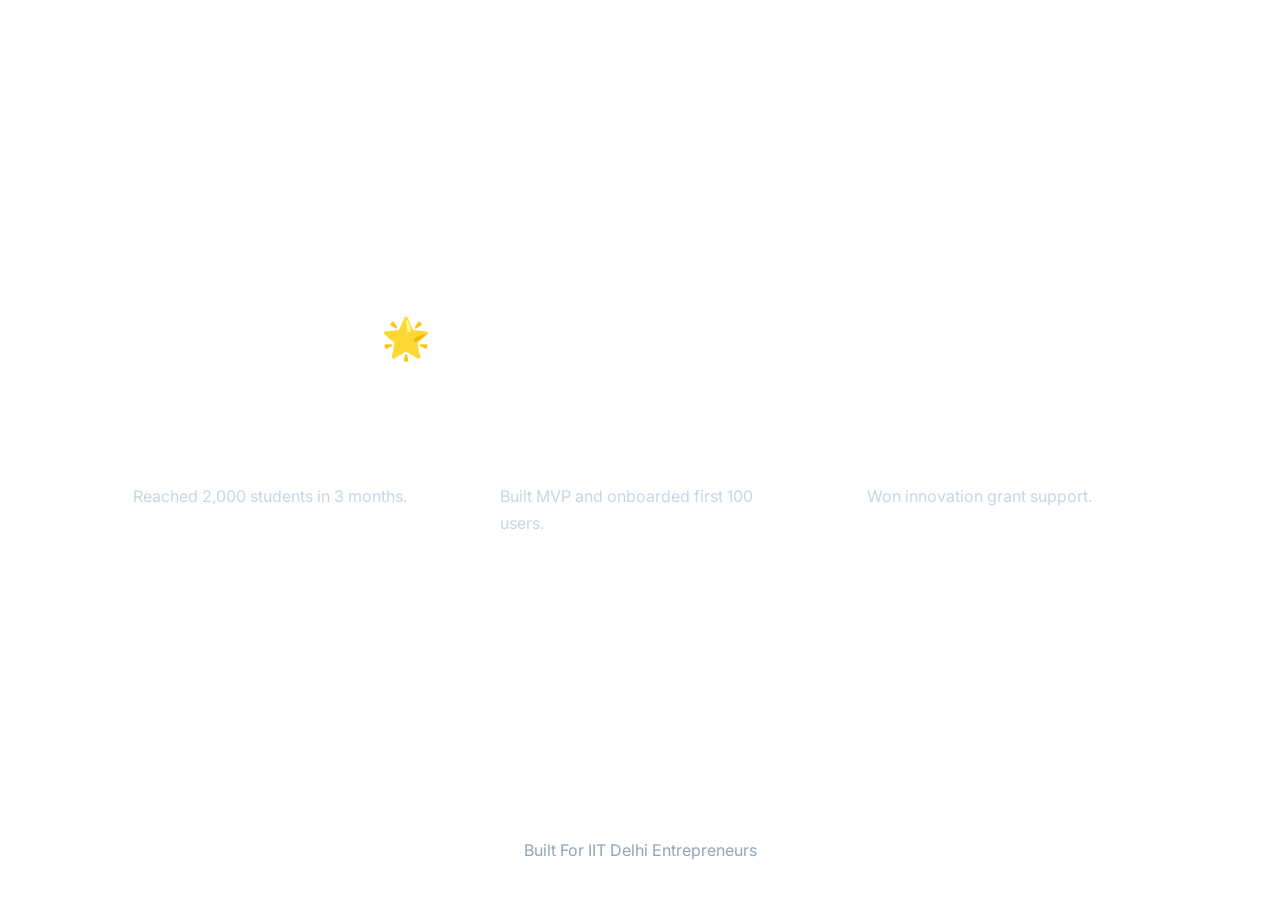
==== commit d4edf104: "Improved funding content, copilot output, navigation and homepage credibility" ====
--- a/index.html
+++ b/index.html
@@ -92,53 +92,53 @@
 
     <!-- PERSONAS -->
 
-    <section class="section">
-
-        <h2>Choose Your Path</h2>
-
-        <div class="persona-grid">
-
-            <div class="persona-card">
-
-                <h3>🚀 Explorer</h3>
-
-                <p>
-                    I want startup exposure.
-                </p>
-
-            </div>
-
-            <div class="persona-card">
-
-                <h3>💡 Builder</h3>
-
-                <p>
-                    I already have an idea.
-                </p>
-
-            </div>
-
-            <div class="persona-card">
-
-                <h3>🛠 Founder</h3>
-
-                <p>
-                    I'm building an MVP.
-                </p>
-
-            </div>
-
-            <div class="persona-card">
-
-                <h3>🔬 Researcher</h3>
-
-                <p>
-                    I want to commercialize research.
-                </p>
-
-            </div>
-
-        </div>
+<section class="section">
+
+    <h2>Choose Your Path</h2>
+
+    <div class="persona-grid">
+
+        <div class="persona-card"
+        onclick="window.location.href='resources.html'"
+        style="cursor:pointer;">
+
+            <h3>🚀 Explorer</h3>
+
+            <p>
+                I want startup exposure.
+            </p>
+
+        </div>
+
+        <div class="persona-card"
+        onclick="window.location.href='journey.html'"
+        style="cursor:pointer;">
+
+            <h3>💡 Builder</h3>
+
+            <p>
+                I already have an idea.
+            </p>
+
+        </div>
+
+        <div class="persona-card"
+        onclick="window.location.href='funding.html'"
+        style="cursor:pointer;">
+
+            <h3>🛠 Founder</h3>
+
+            <p>
+                I'm building an MVP.
+            </p>
+
+        </div>
+
+        <div class="persona-card"
+        onclick="window.location.href='ecosystem.html'"
+        style="cursor:pointer;">
+
+            <h3>🔬 Researcher</h3>
 
     </section>
 
@@ -278,40 +278,29 @@
 
             <div class="dashboard">
 
-            <div class="stat-card">
-
-            <h3>142</h3>
-
-            <p>Active Founders</p>
-
-            </div>
-
-            <div class="stat-card">
-
-            <h3>28</h3>
-
-            <p>MVPs Built</p>
-
-            </div>
-
-            <div class="stat-card">
-
-            <h3>12</h3>
-
-            <p>Funding Applications</p>
-
-            </div>
-
-            <div class="stat-card">
-
-            <h3>63</h3>
-
-            <p>Mentor Sessions</p>
-
-            </div>
-
-            </div>
-
+            <div class="journey-grid">
+
+<div class="card">
+<h3>📅 Founded</h3>
+<p>2007</p>
+</div>
+
+<div class="card">
+<h3>🚀 Startups Supported</h3>
+<p>100+</p>
+</div>
+
+<div class="card">
+<h3>🤝 Mentor Network</h3>
+<p>50+ Experts</p>
+</div>
+
+<div class="card">
+<h3>🏛 IIT Delhi Ecosystem</h3>
+<p>FITT • IHFC • eDC</p>
+</div>
+
+</div>
             </section>
             <section class="section">
 
@@ -431,28 +420,7 @@
         </div>
 
     </section>
-    <section class="section">
-
-<h2>🌟 Founder of the Week</h2>
-
-<div class="card">
-
-<h3>Nikhil Kamath</h3>
-
-<p>
-Co-founder of Zerodha.
-Built India's largest stock brokerage while remaining profitable.
-</p>
-
-<button onclick="window.open('https://zerodha.com','_blank')">
-
-Learn More
-
-</button>
-
-</div>
-
-</section>
+    
 <section class="section">
 
 <h2>🎯 Startup Wisdom</h2>
